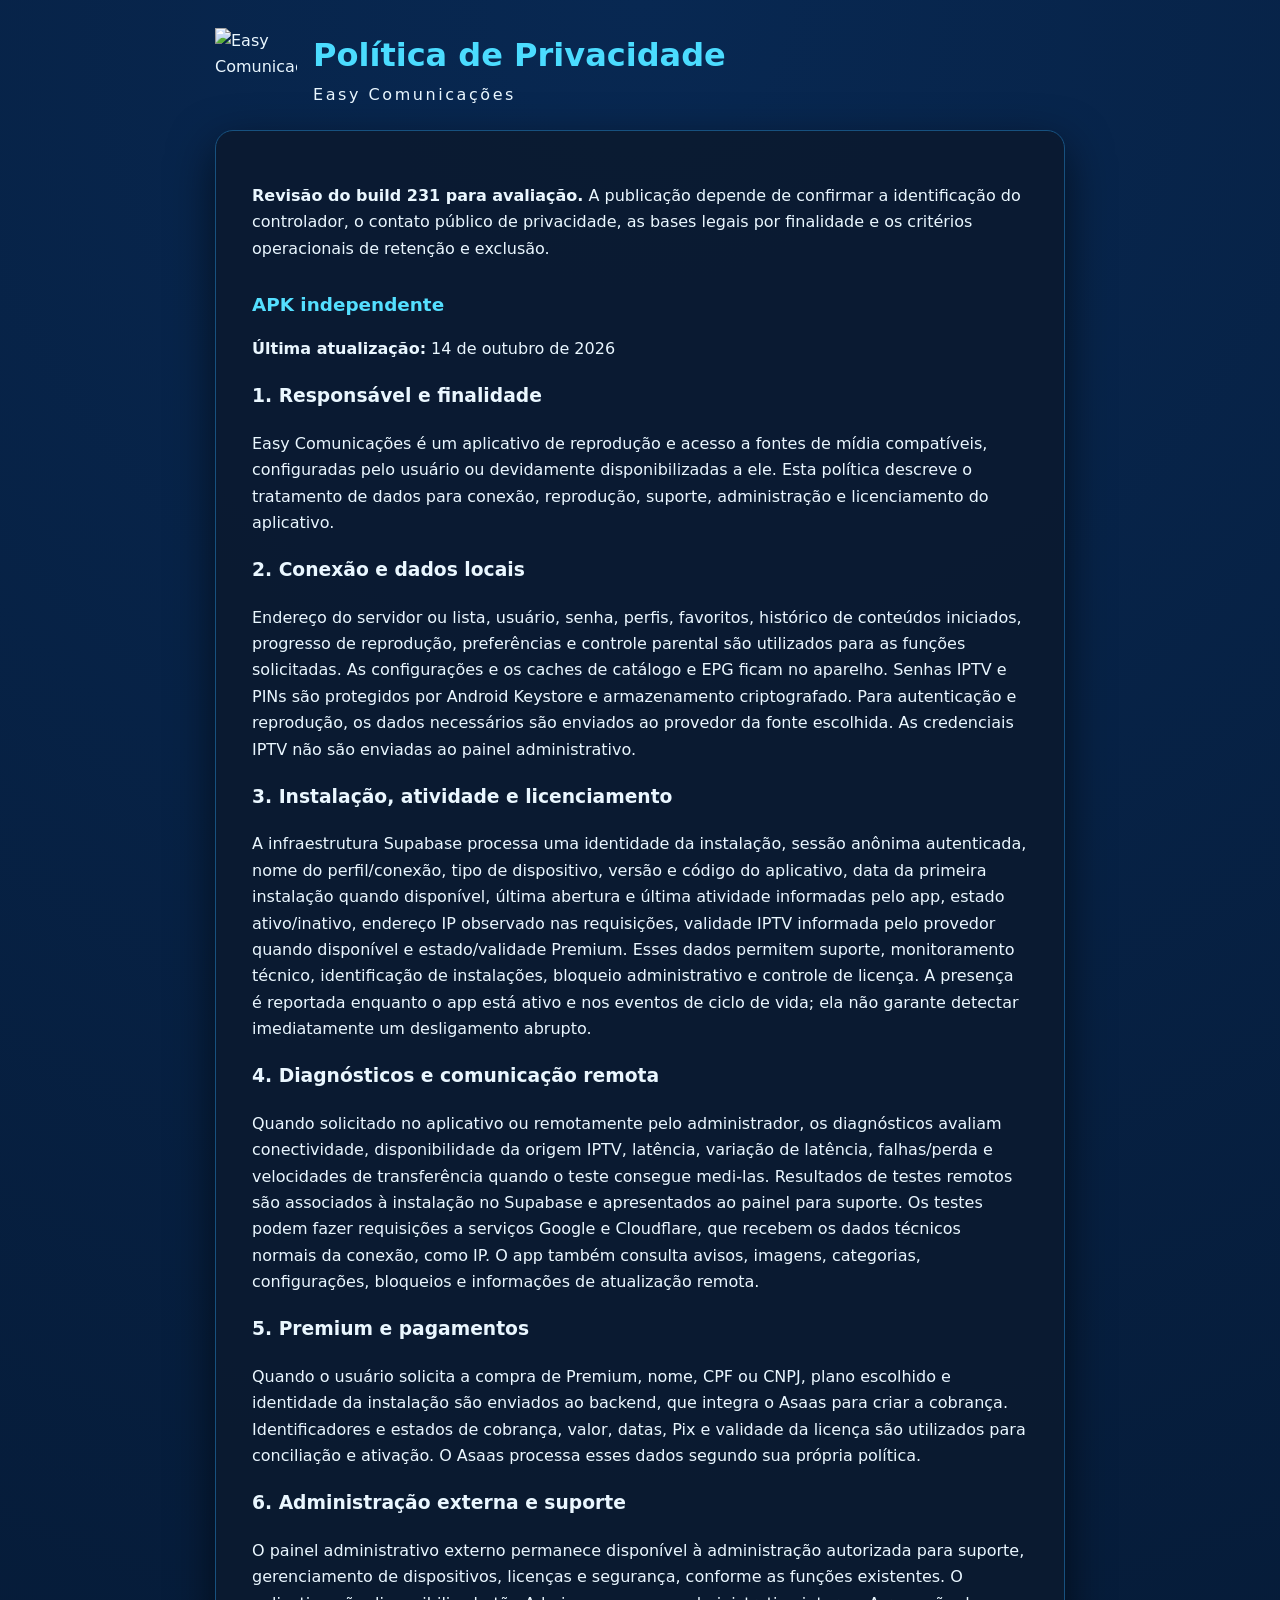
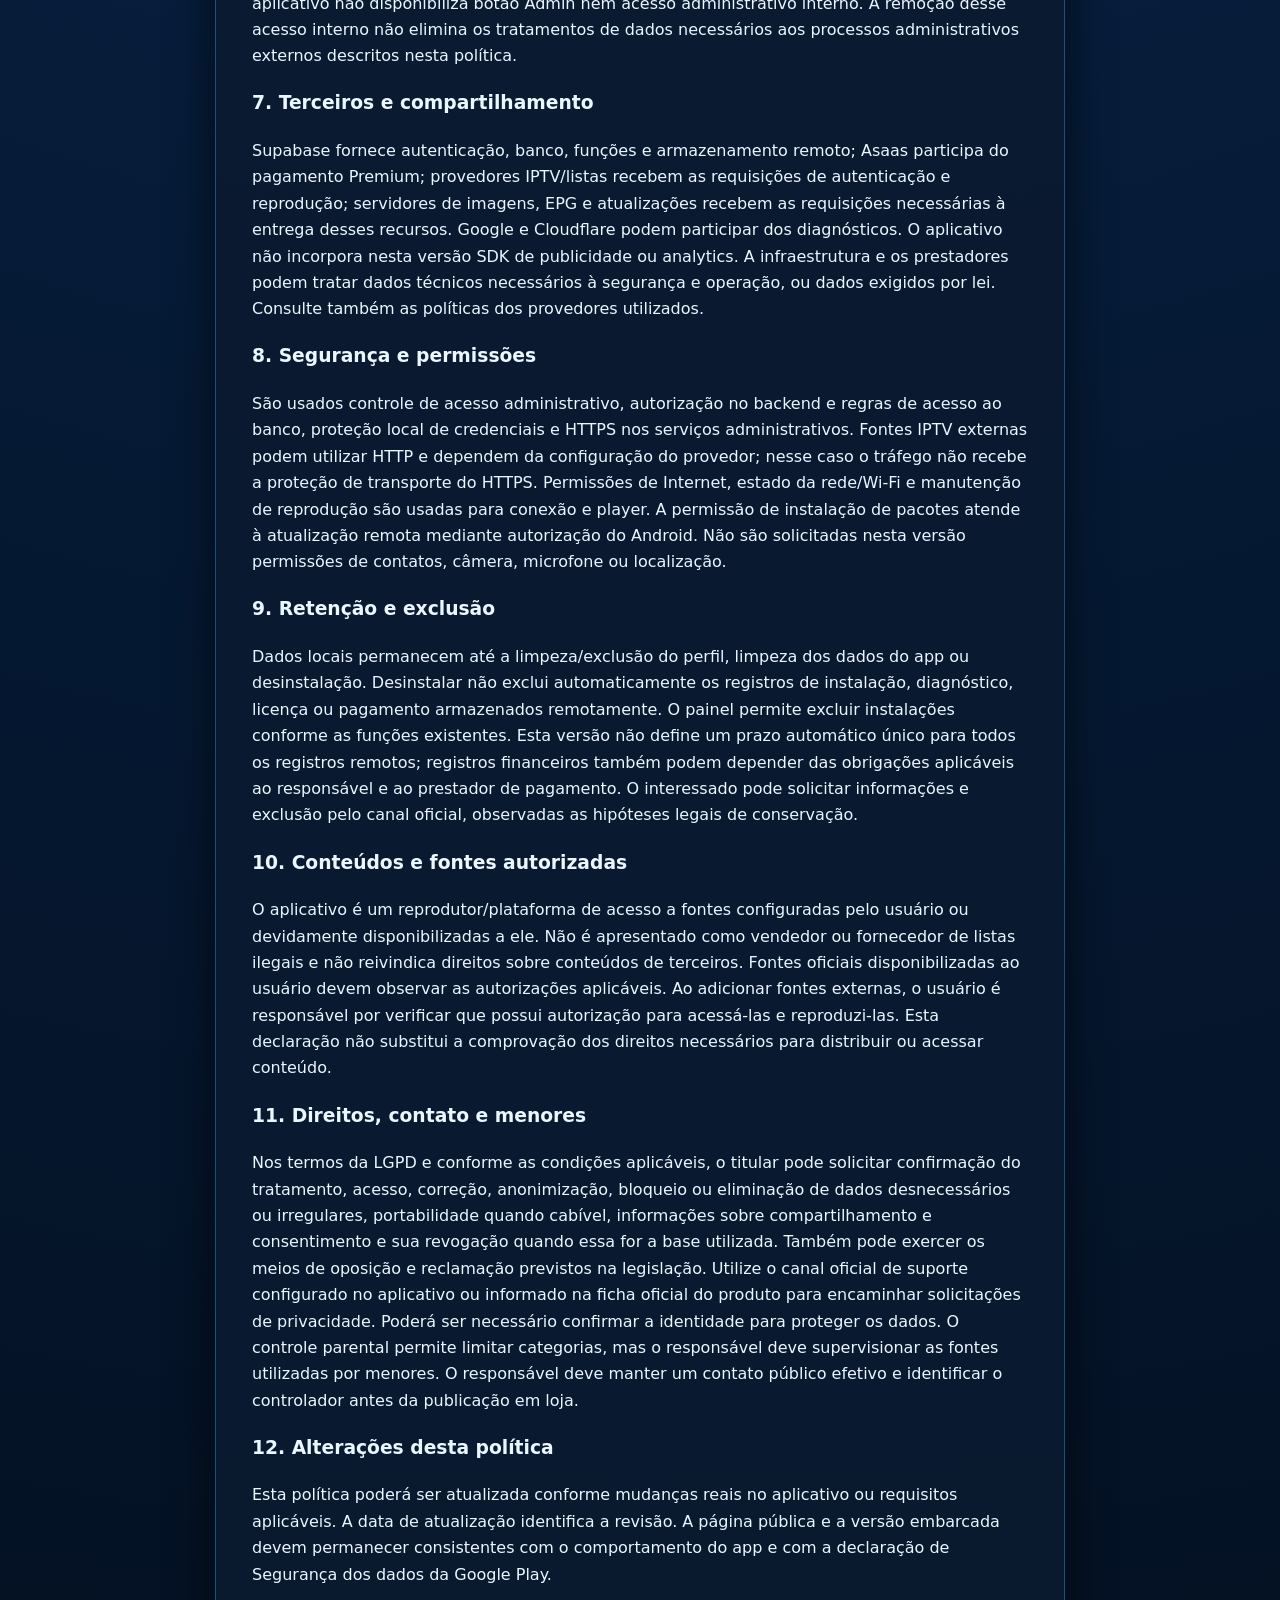
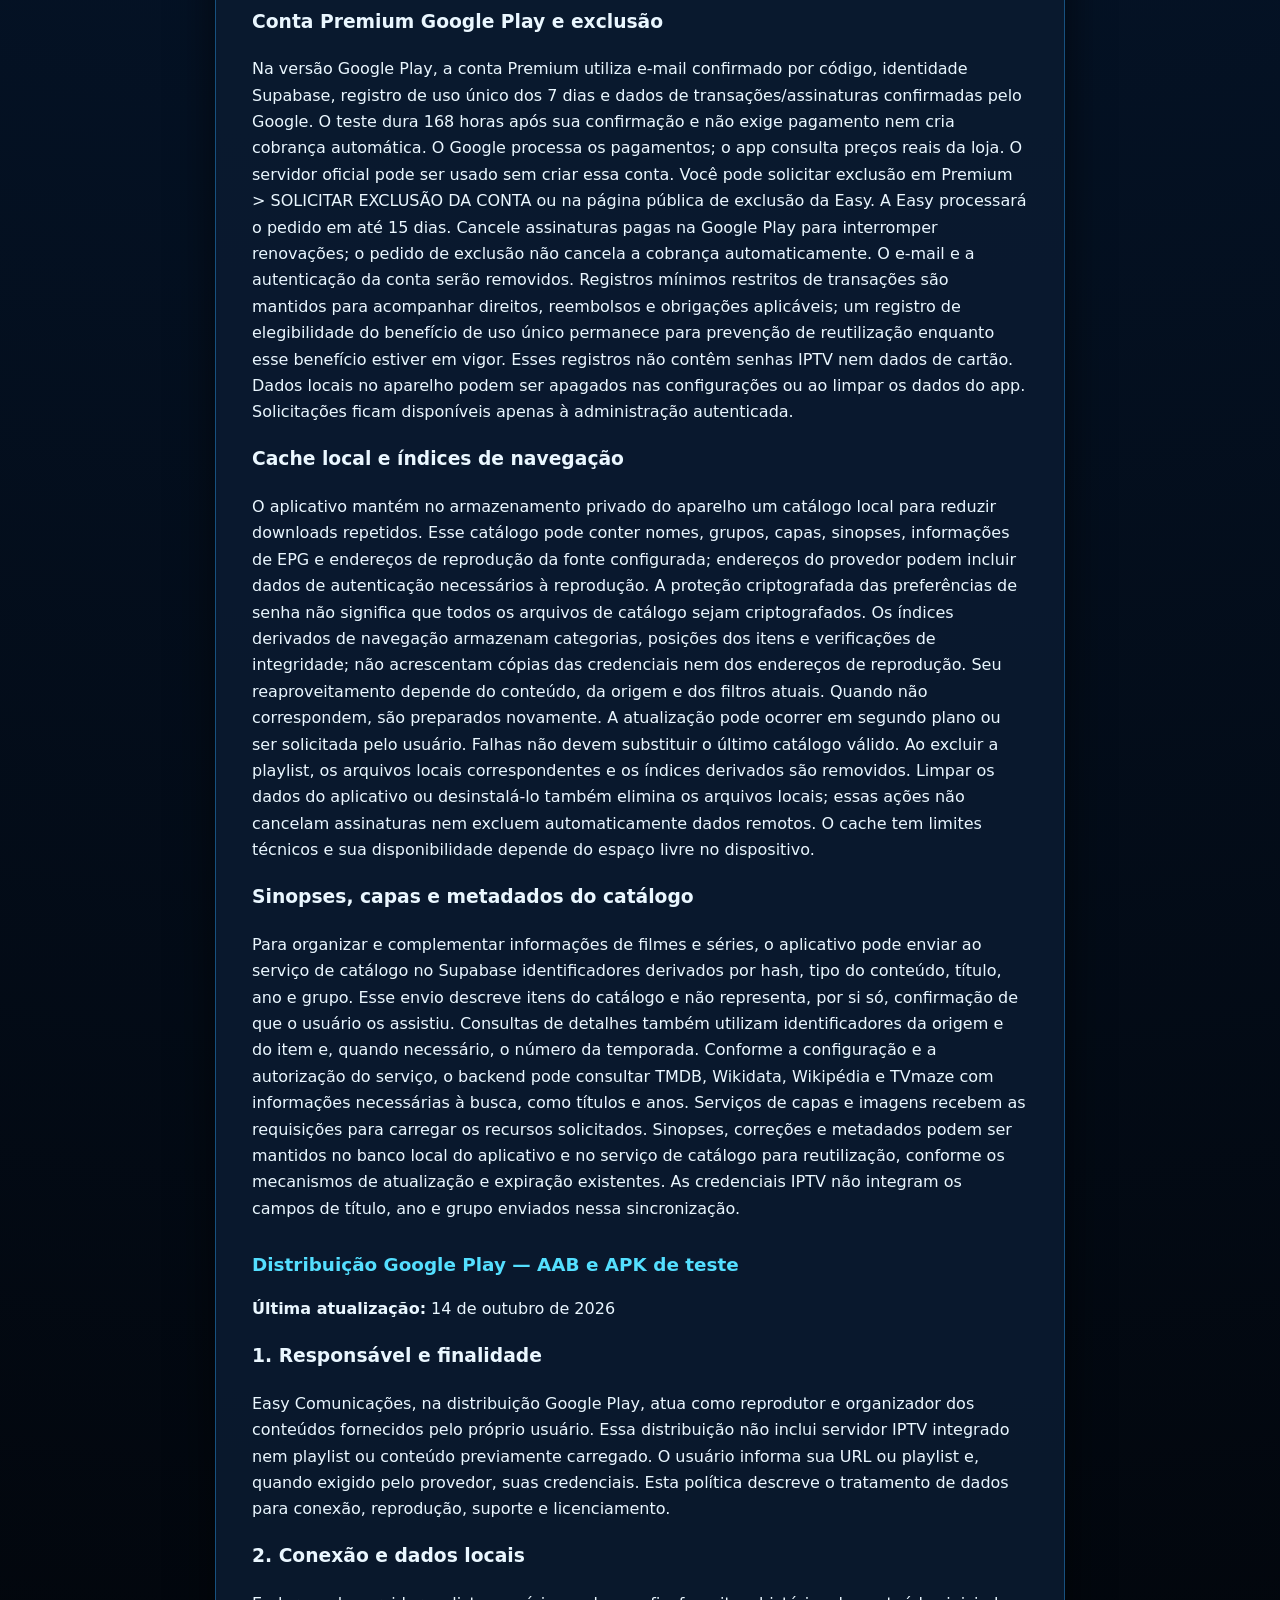
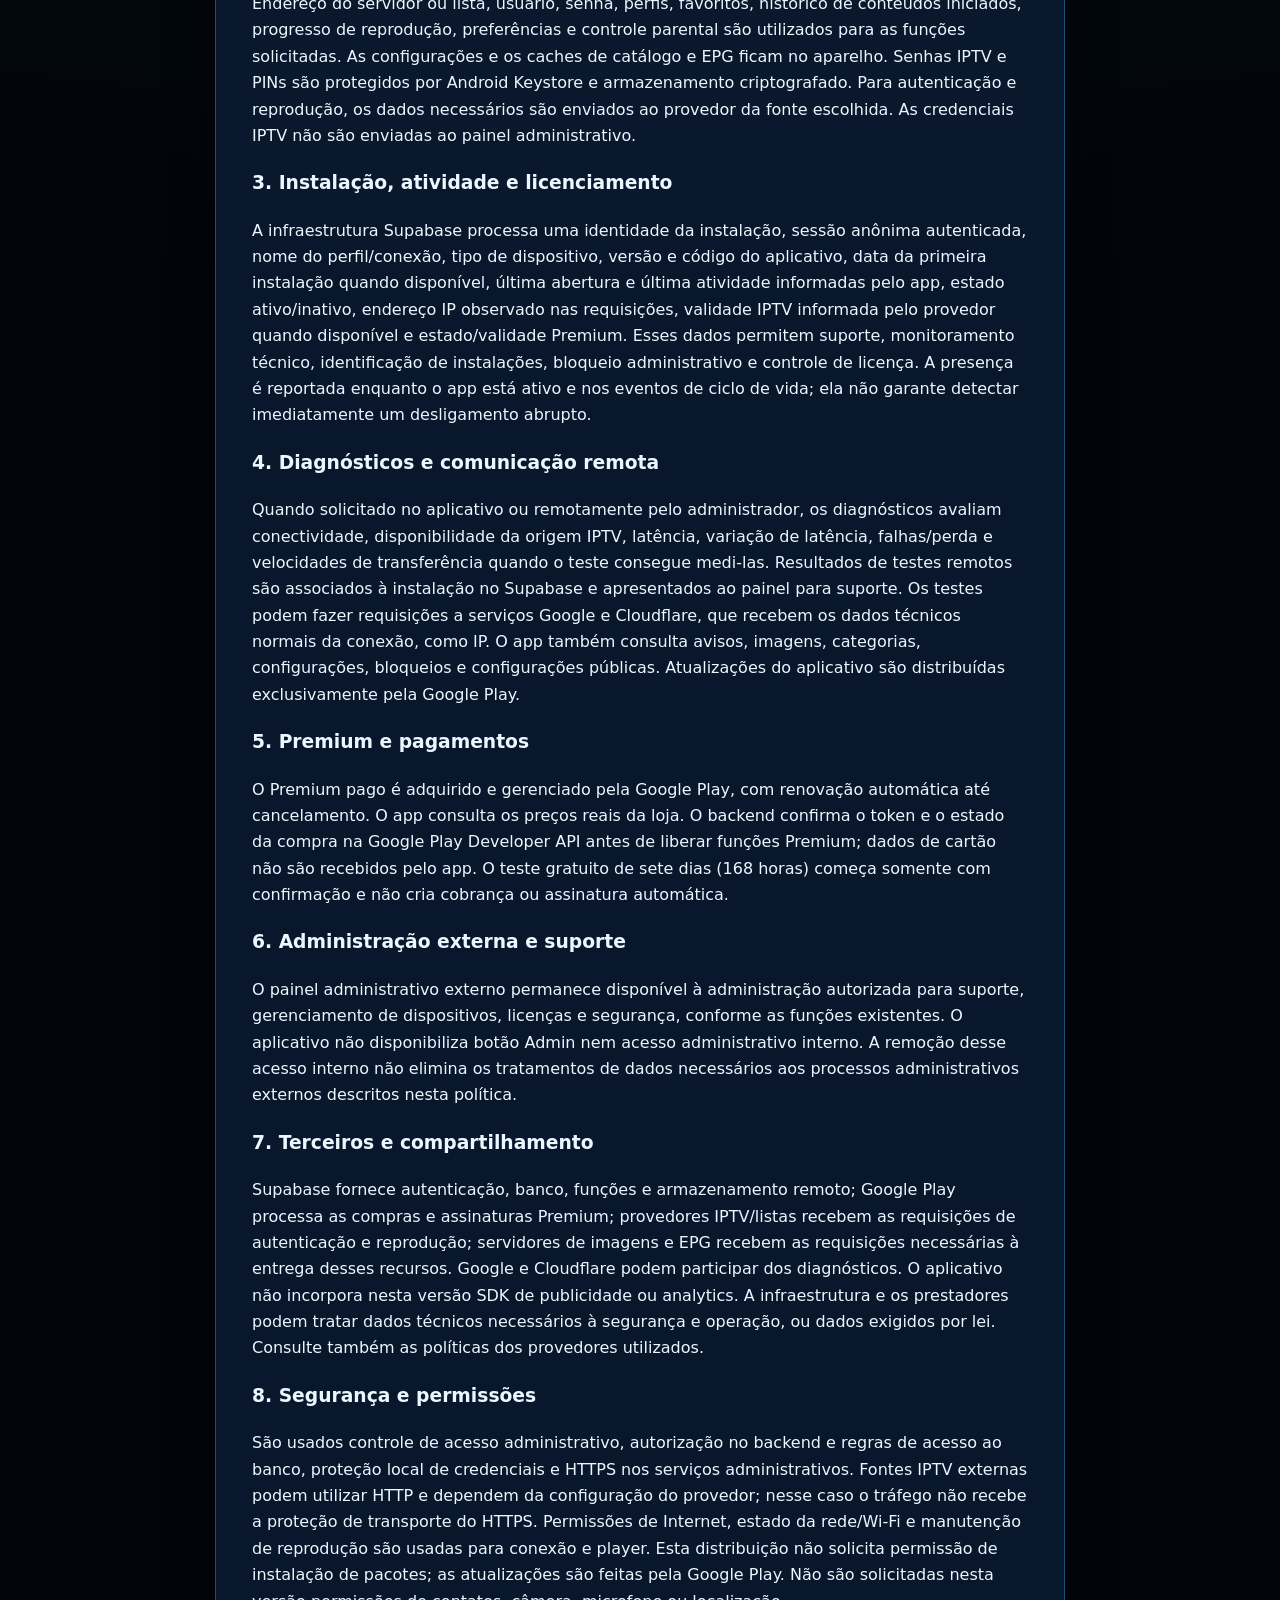
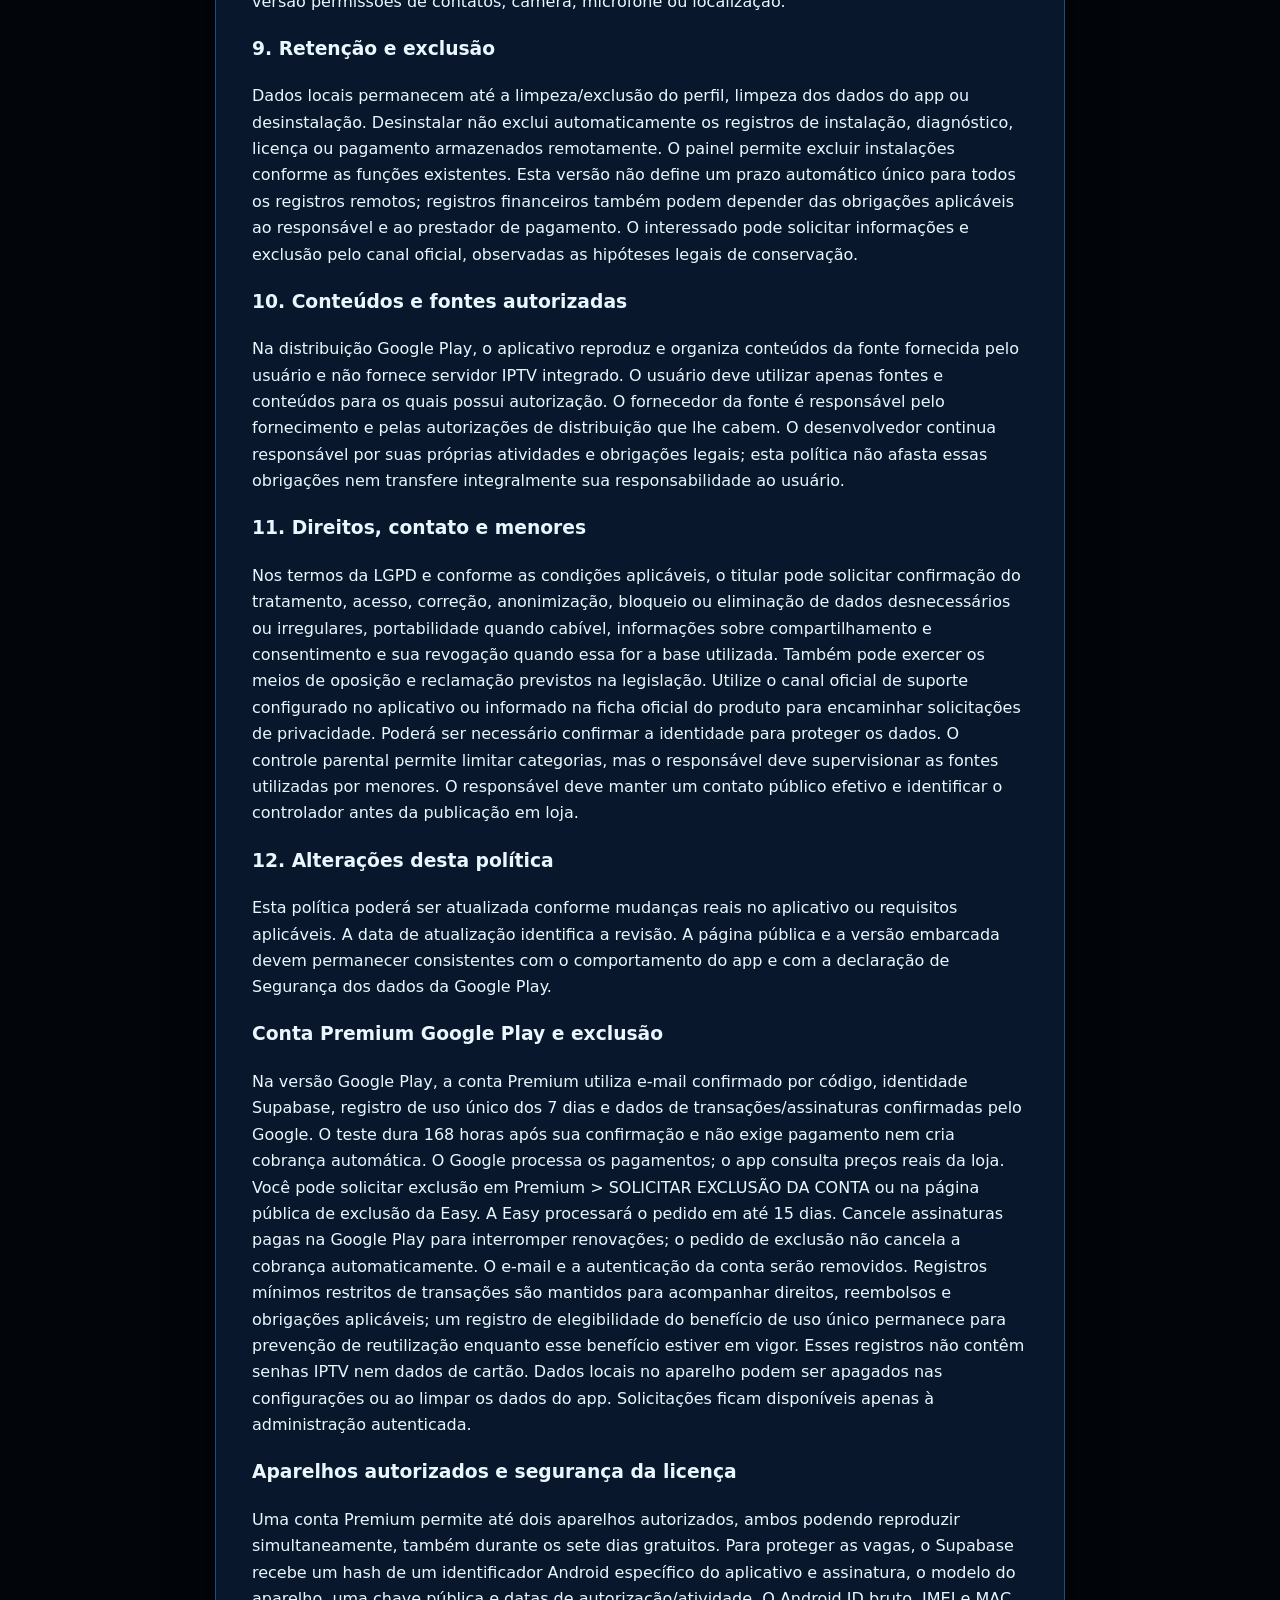
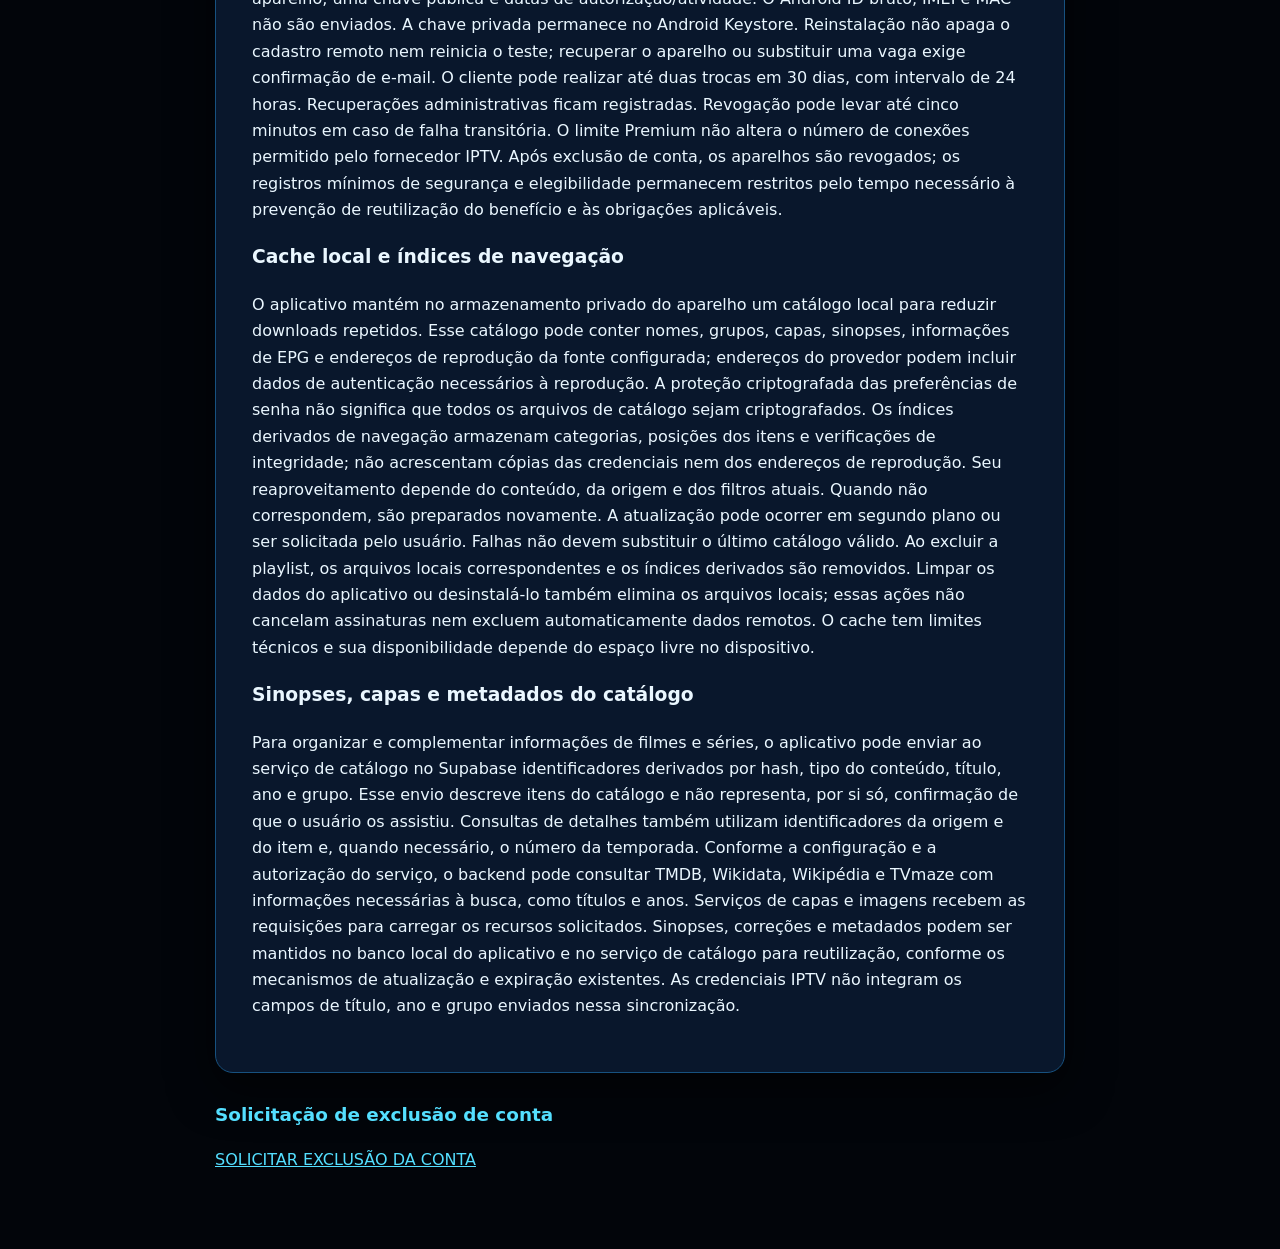
==== index.html @ f96302c6 "Add files via upload" ====
<!doctype html><html lang="pt-BR"><head><meta charset="utf-8"><meta name="viewport" content="width=device-width,initial-scale=1"><meta name="theme-color" content="#02050b"><meta name="referrer" content="no-referrer"><meta http-equiv="Content-Security-Policy" content="default-src 'self'; style-src 'self'; img-src 'self'; object-src 'none'; base-uri 'self'; form-action 'none'; frame-ancestors 'none'; upgrade-insecure-requests"><title>Política de Privacidade — Easy Comunicações</title><link rel="icon" type="image/webp" href="assets/easy-logo.webp"><link rel="stylesheet" href="styles.css"></head><body><main><header><img src="assets/easy-logo.webp" alt="Easy Comunicações"><div><h1>Política de Privacidade</h1><p>Easy Comunicações</p></div></header><article><p><strong>Revisão do build 231 para avaliação.</strong> A publicação depende de confirmar a identificação do controlador, o contato público de privacidade, as bases legais por finalidade e os critérios operacionais de retenção e exclusão.</p><section id="apk-independente"><h2>APK independente</h2><p><strong>Última atualização:</strong> 14 de outubro de 2026</p><h3>1. Responsável e finalidade</h3><p>Easy Comunicações é um aplicativo de reprodução e acesso a fontes de mídia compatíveis, configuradas pelo usuário ou devidamente disponibilizadas a ele. Esta política descreve o tratamento de dados para conexão, reprodução, suporte, administração e licenciamento do aplicativo.</p><h3>2. Conexão e dados locais</h3><p>Endereço do servidor ou lista, usuário, senha, perfis, favoritos, histórico de conteúdos iniciados, progresso de reprodução, preferências e controle parental são utilizados para as funções solicitadas. As configurações e os caches de catálogo e EPG ficam no aparelho. Senhas IPTV e PINs são protegidos por Android Keystore e armazenamento criptografado. Para autenticação e reprodução, os dados necessários são enviados ao provedor da fonte escolhida. As credenciais IPTV não são enviadas ao painel administrativo.</p><h3>3. Instalação, atividade e licenciamento</h3><p>A infraestrutura Supabase processa uma identidade da instalação, sessão anônima autenticada, nome do perfil/conexão, tipo de dispositivo, versão e código do aplicativo, data da primeira instalação quando disponível, última abertura e última atividade informadas pelo app, estado ativo/inativo, endereço IP observado nas requisições, validade IPTV informada pelo provedor quando disponível e estado/validade Premium. Esses dados permitem suporte, monitoramento técnico, identificação de instalações, bloqueio administrativo e controle de licença. A presença é reportada enquanto o app está ativo e nos eventos de ciclo de vida; ela não garante detectar imediatamente um desligamento abrupto.</p><h3>4. Diagnósticos e comunicação remota</h3><p>Quando solicitado no aplicativo ou remotamente pelo administrador, os diagnósticos avaliam conectividade, disponibilidade da origem IPTV, latência, variação de latência, falhas/perda e velocidades de transferência quando o teste consegue medi-las. Resultados de testes remotos são associados à instalação no Supabase e apresentados ao painel para suporte. Os testes podem fazer requisições a serviços Google e Cloudflare, que recebem os dados técnicos normais da conexão, como IP. O app também consulta avisos, imagens, categorias, configurações, bloqueios e informações de atualização remota.</p><h3>5. Premium e pagamentos</h3><p>Quando o usuário solicita a compra de Premium, nome, CPF ou CNPJ, plano escolhido e identidade da instalação são enviados ao backend, que integra o Asaas para criar a cobrança. Identificadores e estados de cobrança, valor, datas, Pix e validade da licença são utilizados para conciliação e ativação. O Asaas processa esses dados segundo sua própria política.</p><h3>6. Administração externa e suporte</h3><p>O painel administrativo externo permanece disponível à administração autorizada para suporte, gerenciamento de dispositivos, licenças e segurança, conforme as funções existentes. O aplicativo não disponibiliza botão Admin nem acesso administrativo interno. A remoção desse acesso interno não elimina os tratamentos de dados necessários aos processos administrativos externos descritos nesta política.</p><h3>7. Terceiros e compartilhamento</h3><p>Supabase fornece autenticação, banco, funções e armazenamento remoto; Asaas participa do pagamento Premium; provedores IPTV/listas recebem as requisições de autenticação e reprodução; servidores de imagens, EPG e atualizações recebem as requisições necessárias à entrega desses recursos. Google e Cloudflare podem participar dos diagnósticos. O aplicativo não incorpora nesta versão SDK de publicidade ou analytics. A infraestrutura e os prestadores podem tratar dados técnicos necessários à segurança e operação, ou dados exigidos por lei. Consulte também as políticas dos provedores utilizados.</p><h3>8. Segurança e permissões</h3><p>São usados controle de acesso administrativo, autorização no backend e regras de acesso ao banco, proteção local de credenciais e HTTPS nos serviços administrativos. Fontes IPTV externas podem utilizar HTTP e dependem da configuração do provedor; nesse caso o tráfego não recebe a proteção de transporte do HTTPS. Permissões de Internet, estado da rede/Wi-Fi e manutenção de reprodução são usadas para conexão e player. A permissão de instalação de pacotes atende à atualização remota mediante autorização do Android. Não são solicitadas nesta versão permissões de contatos, câmera, microfone ou localização.</p><h3>9. Retenção e exclusão</h3><p>Dados locais permanecem até a limpeza/exclusão do perfil, limpeza dos dados do app ou desinstalação. Desinstalar não exclui automaticamente os registros de instalação, diagnóstico, licença ou pagamento armazenados remotamente. O painel permite excluir instalações conforme as funções existentes. Esta versão não define um prazo automático único para todos os registros remotos; registros financeiros também podem depender das obrigações aplicáveis ao responsável e ao prestador de pagamento. O interessado pode solicitar informações e exclusão pelo canal oficial, observadas as hipóteses legais de conservação.</p><h3>10. Conteúdos e fontes autorizadas</h3><p>O aplicativo é um reprodutor/plataforma de acesso a fontes configuradas pelo usuário ou devidamente disponibilizadas a ele. Não é apresentado como vendedor ou fornecedor de listas ilegais e não reivindica direitos sobre conteúdos de terceiros. Fontes oficiais disponibilizadas ao usuário devem observar as autorizações aplicáveis. Ao adicionar fontes externas, o usuário é responsável por verificar que possui autorização para acessá-las e reproduzi-las. Esta declaração não substitui a comprovação dos direitos necessários para distribuir ou acessar conteúdo.</p><h3>11. Direitos, contato e menores</h3><p>Nos termos da LGPD e conforme as condições aplicáveis, o titular pode solicitar confirmação do tratamento, acesso, correção, anonimização, bloqueio ou eliminação de dados desnecessários ou irregulares, portabilidade quando cabível, informações sobre compartilhamento e consentimento e sua revogação quando essa for a base utilizada. Também pode exercer os meios de oposição e reclamação previstos na legislação. Utilize o canal oficial de suporte configurado no aplicativo ou informado na ficha oficial do produto para encaminhar solicitações de privacidade. Poderá ser necessário confirmar a identidade para proteger os dados. O controle parental permite limitar categorias, mas o responsável deve supervisionar as fontes utilizadas por menores. O responsável deve manter um contato público efetivo e identificar o controlador antes da publicação em loja.</p><h3>12. Alterações desta política</h3><p>Esta política poderá ser atualizada conforme mudanças reais no aplicativo ou requisitos aplicáveis. A data de atualização identifica a revisão. A página pública e a versão embarcada devem permanecer consistentes com o comportamento do app e com a declaração de Segurança dos dados da Google Play.</p><h3>Conta Premium Google Play e exclusão</h3><p>Na versão Google Play, a conta Premium utiliza e-mail confirmado por código, identidade Supabase, registro de uso único dos 7 dias e dados de transações/assinaturas confirmadas pelo Google. O teste dura 168 horas após sua confirmação e não exige pagamento nem cria cobrança automática. O Google processa os pagamentos; o app consulta preços reais da loja. O servidor oficial pode ser usado sem criar essa conta. Você pode solicitar exclusão em Premium &gt; SOLICITAR EXCLUSÃO DA CONTA ou na página pública de exclusão da Easy. A Easy processará o pedido em até 15 dias. Cancele assinaturas pagas na Google Play para interromper renovações; o pedido de exclusão não cancela a cobrança automaticamente. O e-mail e a autenticação da conta serão removidos. Registros mínimos restritos de transações são mantidos para acompanhar direitos, reembolsos e obrigações aplicáveis; um registro de elegibilidade do benefício de uso único permanece para prevenção de reutilização enquanto esse benefício estiver em vigor. Esses registros não contêm senhas IPTV nem dados de cartão. Dados locais no aparelho podem ser apagados nas configurações ou ao limpar os dados do app. Solicitações ficam disponíveis apenas à administração autenticada.</p><h3>Cache local e índices de navegação</h3><p>O aplicativo mantém no armazenamento privado do aparelho um catálogo local para reduzir downloads repetidos. Esse catálogo pode conter nomes, grupos, capas, sinopses, informações de EPG e endereços de reprodução da fonte configurada; endereços do provedor podem incluir dados de autenticação necessários à reprodução. A proteção criptografada das preferências de senha não significa que todos os arquivos de catálogo sejam criptografados. Os índices derivados de navegação armazenam categorias, posições dos itens e verificações de integridade; não acrescentam cópias das credenciais nem dos endereços de reprodução. Seu reaproveitamento depende do conteúdo, da origem e dos filtros atuais. Quando não correspondem, são preparados novamente. A atualização pode ocorrer em segundo plano ou ser solicitada pelo usuário. Falhas não devem substituir o último catálogo válido. Ao excluir a playlist, os arquivos locais correspondentes e os índices derivados são removidos. Limpar os dados do aplicativo ou desinstalá-lo também elimina os arquivos locais; essas ações não cancelam assinaturas nem excluem automaticamente dados remotos. O cache tem limites técnicos e sua disponibilidade depende do espaço livre no dispositivo.</p><h3>Sinopses, capas e metadados do catálogo</h3><p>Para organizar e complementar informações de filmes e séries, o aplicativo pode enviar ao serviço de catálogo no Supabase identificadores derivados por hash, tipo do conteúdo, título, ano e grupo. Esse envio descreve itens do catálogo e não representa, por si só, confirmação de que o usuário os assistiu. Consultas de detalhes também utilizam identificadores da origem e do item e, quando necessário, o número da temporada. Conforme a configuração e a autorização do serviço, o backend pode consultar TMDB, Wikidata, Wikipédia e TVmaze com informações necessárias à busca, como títulos e anos. Serviços de capas e imagens recebem as requisições para carregar os recursos solicitados. Sinopses, correções e metadados podem ser mantidos no banco local do aplicativo e no serviço de catálogo para reutilização, conforme os mecanismos de atualização e expiração existentes. As credenciais IPTV não integram os campos de título, ano e grupo enviados nessa sincronização.</p></section><section id="google-play"><h2>Distribuição Google Play — AAB e APK de teste</h2><p><strong>Última atualização:</strong> 14 de outubro de 2026</p><h3>1. Responsável e finalidade</h3><p>Easy Comunicações, na distribuição Google Play, atua como reprodutor e organizador dos conteúdos fornecidos pelo próprio usuário. Essa distribuição não inclui servidor IPTV integrado nem playlist ou conteúdo previamente carregado. O usuário informa sua URL ou playlist e, quando exigido pelo provedor, suas credenciais. Esta política descreve o tratamento de dados para conexão, reprodução, suporte e licenciamento.</p><h3>2. Conexão e dados locais</h3><p>Endereço do servidor ou lista, usuário, senha, perfis, favoritos, histórico de conteúdos iniciados, progresso de reprodução, preferências e controle parental são utilizados para as funções solicitadas. As configurações e os caches de catálogo e EPG ficam no aparelho. Senhas IPTV e PINs são protegidos por Android Keystore e armazenamento criptografado. Para autenticação e reprodução, os dados necessários são enviados ao provedor da fonte escolhida. As credenciais IPTV não são enviadas ao painel administrativo.</p><h3>3. Instalação, atividade e licenciamento</h3><p>A infraestrutura Supabase processa uma identidade da instalação, sessão anônima autenticada, nome do perfil/conexão, tipo de dispositivo, versão e código do aplicativo, data da primeira instalação quando disponível, última abertura e última atividade informadas pelo app, estado ativo/inativo, endereço IP observado nas requisições, validade IPTV informada pelo provedor quando disponível e estado/validade Premium. Esses dados permitem suporte, monitoramento técnico, identificação de instalações, bloqueio administrativo e controle de licença. A presença é reportada enquanto o app está ativo e nos eventos de ciclo de vida; ela não garante detectar imediatamente um desligamento abrupto.</p><h3>4. Diagnósticos e comunicação remota</h3><p>Quando solicitado no aplicativo ou remotamente pelo administrador, os diagnósticos avaliam conectividade, disponibilidade da origem IPTV, latência, variação de latência, falhas/perda e velocidades de transferência quando o teste consegue medi-las. Resultados de testes remotos são associados à instalação no Supabase e apresentados ao painel para suporte. Os testes podem fazer requisições a serviços Google e Cloudflare, que recebem os dados técnicos normais da conexão, como IP. O app também consulta avisos, imagens, categorias, configurações, bloqueios e configurações públicas. Atualizações do aplicativo são distribuídas exclusivamente pela Google Play.</p><h3>5. Premium e pagamentos</h3><p>O Premium pago é adquirido e gerenciado pela Google Play, com renovação automática até cancelamento. O app consulta os preços reais da loja. O backend confirma o token e o estado da compra na Google Play Developer API antes de liberar funções Premium; dados de cartão não são recebidos pelo app. O teste gratuito de sete dias (168 horas) começa somente com confirmação e não cria cobrança ou assinatura automática.</p><h3>6. Administração externa e suporte</h3><p>O painel administrativo externo permanece disponível à administração autorizada para suporte, gerenciamento de dispositivos, licenças e segurança, conforme as funções existentes. O aplicativo não disponibiliza botão Admin nem acesso administrativo interno. A remoção desse acesso interno não elimina os tratamentos de dados necessários aos processos administrativos externos descritos nesta política.</p><h3>7. Terceiros e compartilhamento</h3><p>Supabase fornece autenticação, banco, funções e armazenamento remoto; Google Play processa as compras e assinaturas Premium; provedores IPTV/listas recebem as requisições de autenticação e reprodução; servidores de imagens e EPG recebem as requisições necessárias à entrega desses recursos. Google e Cloudflare podem participar dos diagnósticos. O aplicativo não incorpora nesta versão SDK de publicidade ou analytics. A infraestrutura e os prestadores podem tratar dados técnicos necessários à segurança e operação, ou dados exigidos por lei. Consulte também as políticas dos provedores utilizados.</p><h3>8. Segurança e permissões</h3><p>São usados controle de acesso administrativo, autorização no backend e regras de acesso ao banco, proteção local de credenciais e HTTPS nos serviços administrativos. Fontes IPTV externas podem utilizar HTTP e dependem da configuração do provedor; nesse caso o tráfego não recebe a proteção de transporte do HTTPS. Permissões de Internet, estado da rede/Wi-Fi e manutenção de reprodução são usadas para conexão e player. Esta distribuição não solicita permissão de instalação de pacotes; as atualizações são feitas pela Google Play. Não são solicitadas nesta versão permissões de contatos, câmera, microfone ou localização.</p><h3>9. Retenção e exclusão</h3><p>Dados locais permanecem até a limpeza/exclusão do perfil, limpeza dos dados do app ou desinstalação. Desinstalar não exclui automaticamente os registros de instalação, diagnóstico, licença ou pagamento armazenados remotamente. O painel permite excluir instalações conforme as funções existentes. Esta versão não define um prazo automático único para todos os registros remotos; registros financeiros também podem depender das obrigações aplicáveis ao responsável e ao prestador de pagamento. O interessado pode solicitar informações e exclusão pelo canal oficial, observadas as hipóteses legais de conservação.</p><h3>10. Conteúdos e fontes autorizadas</h3><p>Na distribuição Google Play, o aplicativo reproduz e organiza conteúdos da fonte fornecida pelo usuário e não fornece servidor IPTV integrado. O usuário deve utilizar apenas fontes e conteúdos para os quais possui autorização. O fornecedor da fonte é responsável pelo fornecimento e pelas autorizações de distribuição que lhe cabem. O desenvolvedor continua responsável por suas próprias atividades e obrigações legais; esta política não afasta essas obrigações nem transfere integralmente sua responsabilidade ao usuário.</p><h3>11. Direitos, contato e menores</h3><p>Nos termos da LGPD e conforme as condições aplicáveis, o titular pode solicitar confirmação do tratamento, acesso, correção, anonimização, bloqueio ou eliminação de dados desnecessários ou irregulares, portabilidade quando cabível, informações sobre compartilhamento e consentimento e sua revogação quando essa for a base utilizada. Também pode exercer os meios de oposição e reclamação previstos na legislação. Utilize o canal oficial de suporte configurado no aplicativo ou informado na ficha oficial do produto para encaminhar solicitações de privacidade. Poderá ser necessário confirmar a identidade para proteger os dados. O controle parental permite limitar categorias, mas o responsável deve supervisionar as fontes utilizadas por menores. O responsável deve manter um contato público efetivo e identificar o controlador antes da publicação em loja.</p><h3>12. Alterações desta política</h3><p>Esta política poderá ser atualizada conforme mudanças reais no aplicativo ou requisitos aplicáveis. A data de atualização identifica a revisão. A página pública e a versão embarcada devem permanecer consistentes com o comportamento do app e com a declaração de Segurança dos dados da Google Play.</p><h3>Conta Premium Google Play e exclusão</h3><p>Na versão Google Play, a conta Premium utiliza e-mail confirmado por código, identidade Supabase, registro de uso único dos 7 dias e dados de transações/assinaturas confirmadas pelo Google. O teste dura 168 horas após sua confirmação e não exige pagamento nem cria cobrança automática. O Google processa os pagamentos; o app consulta preços reais da loja. Você pode solicitar exclusão em Premium &gt; SOLICITAR EXCLUSÃO DA CONTA ou na página pública de exclusão da Easy. A Easy processará o pedido em até 15 dias. Cancele assinaturas pagas na Google Play para interromper renovações; o pedido de exclusão não cancela a cobrança automaticamente. O e-mail e a autenticação da conta serão removidos. Registros mínimos restritos de transações são mantidos para acompanhar direitos, reembolsos e obrigações aplicáveis; um registro de elegibilidade do benefício de uso único permanece para prevenção de reutilização enquanto esse benefício estiver em vigor. Esses registros não contêm senhas IPTV nem dados de cartão. Dados locais no aparelho podem ser apagados nas configurações ou ao limpar os dados do app. Solicitações ficam disponíveis apenas à administração autenticada.</p><h3>Aparelhos autorizados e segurança da licença</h3><p>Uma conta Premium permite até dois aparelhos autorizados, ambos podendo reproduzir simultaneamente, também durante os sete dias gratuitos. Para proteger as vagas, o Supabase recebe um hash de um identificador Android específico do aplicativo e assinatura, o modelo do aparelho, uma chave pública e datas de autorização/atividade. O Android ID bruto, IMEI e MAC não são enviados. A chave privada permanece no Android Keystore. Reinstalação não apaga o cadastro remoto nem reinicia o teste; recuperar o aparelho ou substituir uma vaga exige confirmação de e-mail. O cliente pode realizar até duas trocas em 30 dias, com intervalo de 24 horas. Recuperações administrativas ficam registradas. Revogação pode levar até cinco minutos em caso de falha transitória. O limite Premium não altera o número de conexões permitido pelo fornecedor IPTV. Após exclusão de conta, os aparelhos são revogados; os registros mínimos de segurança e elegibilidade permanecem restritos pelo tempo necessário à prevenção de reutilização do benefício e às obrigações aplicáveis.</p><h3>Cache local e índices de navegação</h3><p>O aplicativo mantém no armazenamento privado do aparelho um catálogo local para reduzir downloads repetidos. Esse catálogo pode conter nomes, grupos, capas, sinopses, informações de EPG e endereços de reprodução da fonte configurada; endereços do provedor podem incluir dados de autenticação necessários à reprodução. A proteção criptografada das preferências de senha não significa que todos os arquivos de catálogo sejam criptografados. Os índices derivados de navegação armazenam categorias, posições dos itens e verificações de integridade; não acrescentam cópias das credenciais nem dos endereços de reprodução. Seu reaproveitamento depende do conteúdo, da origem e dos filtros atuais. Quando não correspondem, são preparados novamente. A atualização pode ocorrer em segundo plano ou ser solicitada pelo usuário. Falhas não devem substituir o último catálogo válido. Ao excluir a playlist, os arquivos locais correspondentes e os índices derivados são removidos. Limpar os dados do aplicativo ou desinstalá-lo também elimina os arquivos locais; essas ações não cancelam assinaturas nem excluem automaticamente dados remotos. O cache tem limites técnicos e sua disponibilidade depende do espaço livre no dispositivo.</p><h3>Sinopses, capas e metadados do catálogo</h3><p>Para organizar e complementar informações de filmes e séries, o aplicativo pode enviar ao serviço de catálogo no Supabase identificadores derivados por hash, tipo do conteúdo, título, ano e grupo. Esse envio descreve itens do catálogo e não representa, por si só, confirmação de que o usuário os assistiu. Consultas de detalhes também utilizam identificadores da origem e do item e, quando necessário, o número da temporada. Conforme a configuração e a autorização do serviço, o backend pode consultar TMDB, Wikidata, Wikipédia e TVmaze com informações necessárias à busca, como títulos e anos. Serviços de capas e imagens recebem as requisições para carregar os recursos solicitados. Sinopses, correções e metadados podem ser mantidos no banco local do aplicativo e no serviço de catálogo para reutilização, conforme os mecanismos de atualização e expiração existentes. As credenciais IPTV não integram os campos de título, ano e grupo enviados nessa sincronização.</p></section></article><section id="exclusao-conta"><h2>Solicitação de exclusão de conta</h2><p><a href="account-deletion.html">SOLICITAR EXCLUSÃO DA CONTA</a></p></section></main></body></html>
---- styles.css ----
:root{color-scheme:dark}*{box-sizing:border-box}body{margin:0;background:radial-gradient(circle at top,#082852,#02050a 55%);color:#eaf7ff;font:16px/1.65 system-ui,sans-serif}main{width:min(850px,92%);margin:auto;padding:28px 0 60px}header{display:flex;align-items:center;gap:16px;margin-bottom:20px}header img{width:82px;height:82px;object-fit:contain}h1{margin:0;color:#4bdcff}header p{margin:0;letter-spacing:.16em}article{background:#0a1a30e8;border:1px solid #17517f;border-radius:18px;padding:clamp(18px,4vw,36px);box-shadow:0 16px 45px #0009}h2{font-size:1.15rem;color:#54dfff;margin-top:1.5em}a{color:#54dfff}@media(max-width:520px){header img{width:62px;height:62px}h1{font-size:1.45rem}}
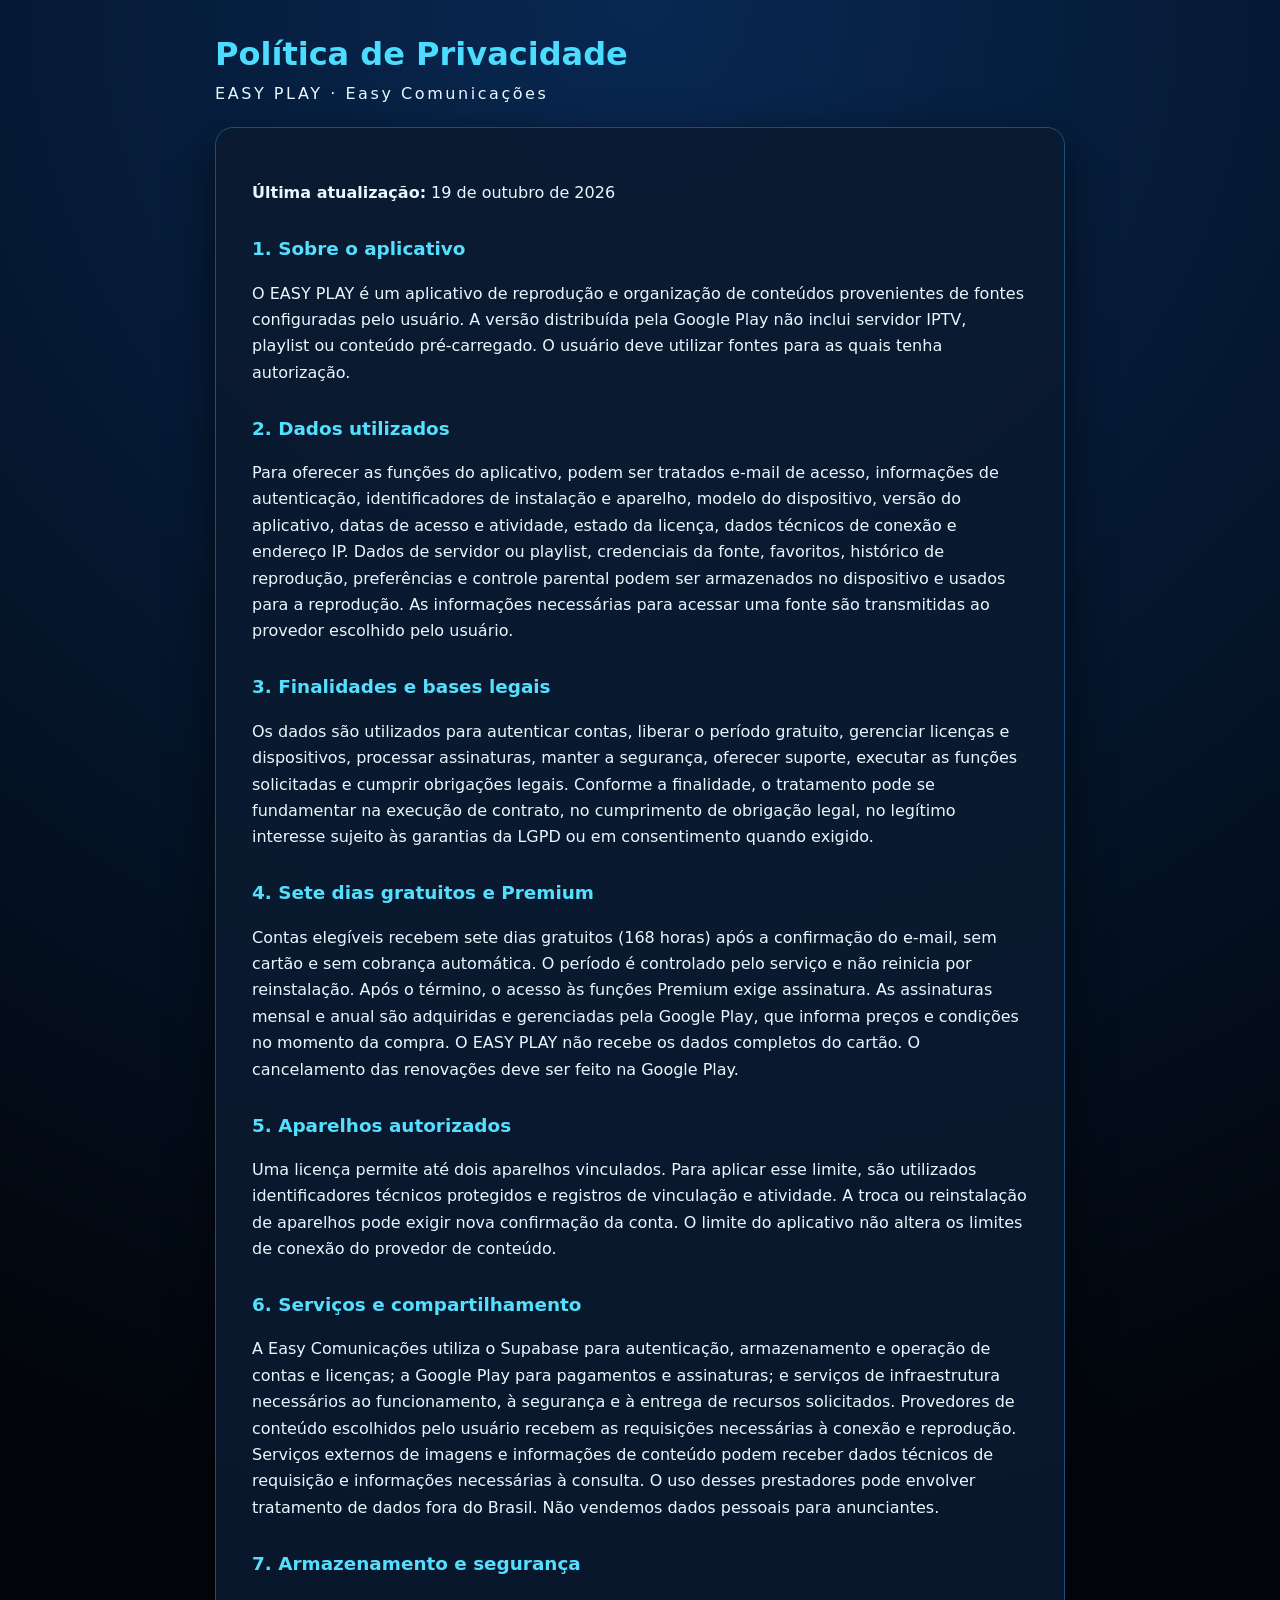
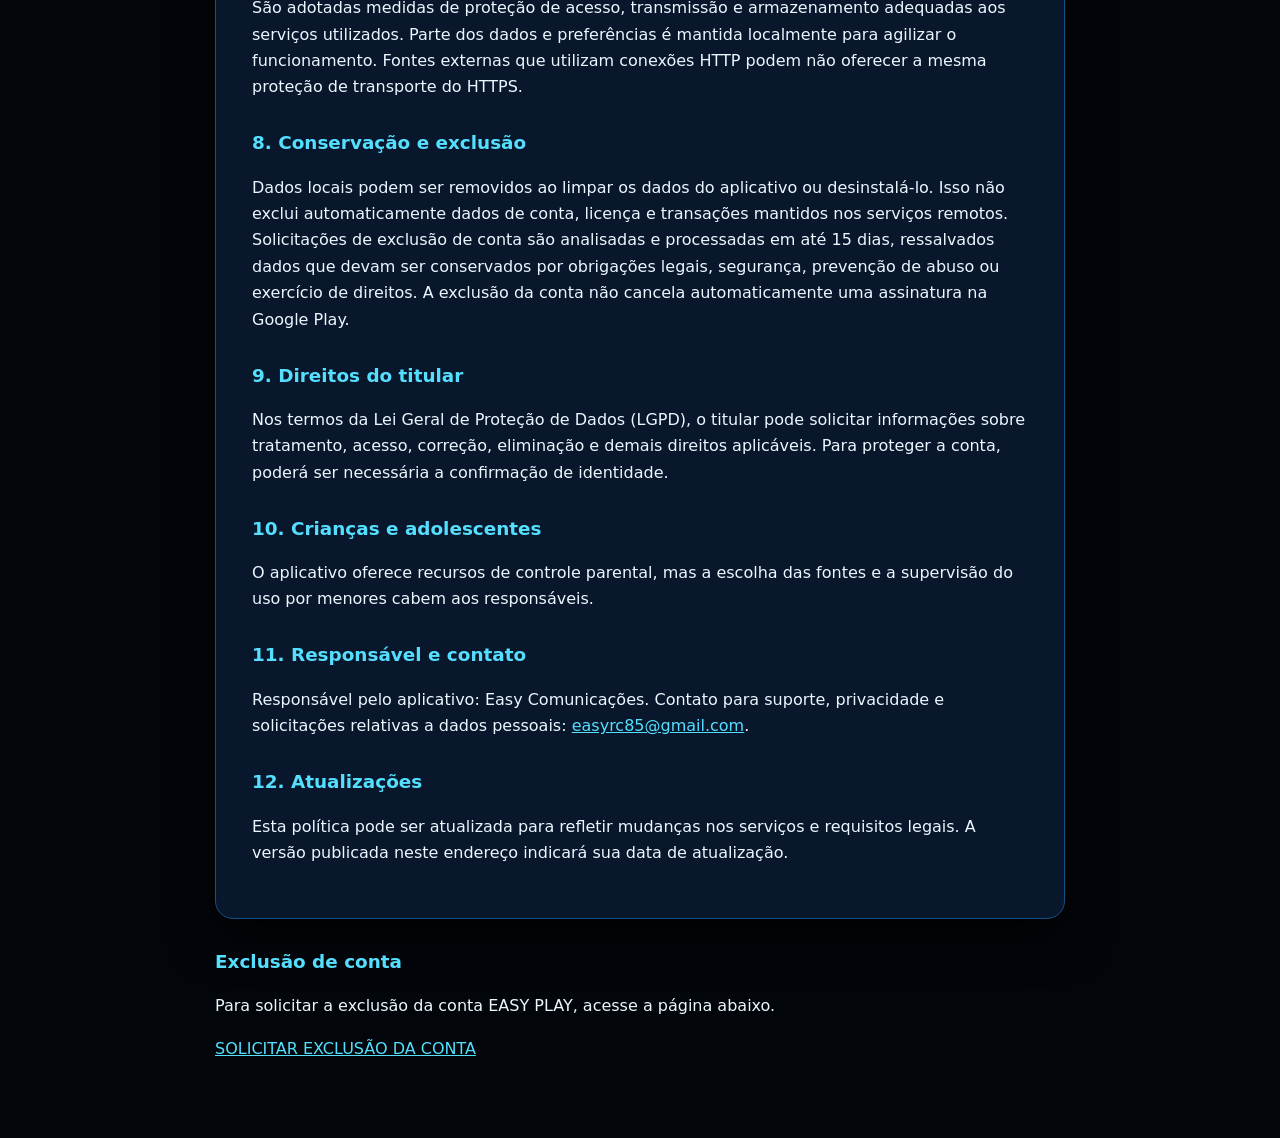
==== commit 9d1c14aa: "Atualizar política pública EASY PLAY e fluxo de exclusão" ====
--- a/index.html
+++ b/index.html
@@ -1 +1 @@
-<!doctype html><html lang="pt-BR"><head><meta charset="utf-8"><meta name="viewport" content="width=device-width,initial-scale=1"><meta name="theme-color" content="#02050b"><meta name="referrer" content="no-referrer"><meta http-equiv="Content-Security-Policy" content="default-src 'self'; style-src 'self'; img-src 'self'; object-src 'none'; base-uri 'self'; form-action 'none'; frame-ancestors 'none'; upgrade-insecure-requests"><title>Política de Privacidade — Easy Comunicações</title><link rel="icon" type="image/webp" href="assets/easy-logo.webp"><link rel="stylesheet" href="styles.css"></head><body><main><header><img src="assets/easy-logo.webp" alt="Easy Comunicações"><div><h1>Política de Privacidade</h1><p>Easy Comunicações</p></div></header><article><p><strong>Revisão do build 231 para avaliação.</strong> A publicação depende de confirmar a identificação do controlador, o contato público de privacidade, as bases legais por finalidade e os critérios operacionais de retenção e exclusão.</p><section id="apk-independente"><h2>APK independente</h2><p><strong>Última atualização:</strong> 14 de outubro de 2026</p><h3>1. Responsável e finalidade</h3><p>Easy Comunicações é um aplicativo de reprodução e acesso a fontes de mídia compatíveis, configuradas pelo usuário ou devidamente disponibilizadas a ele. Esta política descreve o tratamento de dados para conexão, reprodução, suporte, administração e licenciamento do aplicativo.</p><h3>2. Conexão e dados locais</h3><p>Endereço do servidor ou lista, usuário, senha, perfis, favoritos, histórico de conteúdos iniciados, progresso de reprodução, preferências e controle parental são utilizados para as funções solicitadas. As configurações e os caches de catálogo e EPG ficam no aparelho. Senhas IPTV e PINs são protegidos por Android Keystore e armazenamento criptografado. Para autenticação e reprodução, os dados necessários são enviados ao provedor da fonte escolhida. As credenciais IPTV não são enviadas ao painel administrativo.</p><h3>3. Instalação, atividade e licenciamento</h3><p>A infraestrutura Supabase processa uma identidade da instalação, sessão anônima autenticada, nome do perfil/conexão, tipo de dispositivo, versão e código do aplicativo, data da primeira instalação quando disponível, última abertura e última atividade informadas pelo app, estado ativo/inativo, endereço IP observado nas requisições, validade IPTV informada pelo provedor quando disponível e estado/validade Premium. Esses dados permitem suporte, monitoramento técnico, identificação de instalações, bloqueio administrativo e controle de licença. A presença é reportada enquanto o app está ativo e nos eventos de ciclo de vida; ela não garante detectar imediatamente um desligamento abrupto.</p><h3>4. Diagnósticos e comunicação remota</h3><p>Quando solicitado no aplicativo ou remotamente pelo administrador, os diagnósticos avaliam conectividade, disponibilidade da origem IPTV, latência, variação de latência, falhas/perda e velocidades de transferência quando o teste consegue medi-las. Resultados de testes remotos são associados à instalação no Supabase e apresentados ao painel para suporte. Os testes podem fazer requisições a serviços Google e Cloudflare, que recebem os dados técnicos normais da conexão, como IP. O app também consulta avisos, imagens, categorias, configurações, bloqueios e informações de atualização remota.</p><h3>5. Premium e pagamentos</h3><p>Quando o usuário solicita a compra de Premium, nome, CPF ou CNPJ, plano escolhido e identidade da instalação são enviados ao backend, que integra o Asaas para criar a cobrança. Identificadores e estados de cobrança, valor, datas, Pix e validade da licença são utilizados para conciliação e ativação. O Asaas processa esses dados segundo sua própria política.</p><h3>6. Administração externa e suporte</h3><p>O painel administrativo externo permanece disponível à administração autorizada para suporte, gerenciamento de dispositivos, licenças e segurança, conforme as funções existentes. O aplicativo não disponibiliza botão Admin nem acesso administrativo interno. A remoção desse acesso interno não elimina os tratamentos de dados necessários aos processos administrativos externos descritos nesta política.</p><h3>7. Terceiros e compartilhamento</h3><p>Supabase fornece autenticação, banco, funções e armazenamento remoto; Asaas participa do pagamento Premium; provedores IPTV/listas recebem as requisições de autenticação e reprodução; servidores de imagens, EPG e atualizações recebem as requisições necessárias à entrega desses recursos. Google e Cloudflare podem participar dos diagnósticos. O aplicativo não incorpora nesta versão SDK de publicidade ou analytics. A infraestrutura e os prestadores podem tratar dados técnicos necessários à segurança e operação, ou dados exigidos por lei. Consulte também as políticas dos provedores utilizados.</p><h3>8. Segurança e permissões</h3><p>São usados controle de acesso administrativo, autorização no backend e regras de acesso ao banco, proteção local de credenciais e HTTPS nos serviços administrativos. Fontes IPTV externas podem utilizar HTTP e dependem da configuração do provedor; nesse caso o tráfego não recebe a proteção de transporte do HTTPS. Permissões de Internet, estado da rede/Wi-Fi e manutenção de reprodução são usadas para conexão e player. A permissão de instalação de pacotes atende à atualização remota mediante autorização do Android. Não são solicitadas nesta versão permissões de contatos, câmera, microfone ou localização.</p><h3>9. Retenção e exclusão</h3><p>Dados locais permanecem até a limpeza/exclusão do perfil, limpeza dos dados do app ou desinstalação. Desinstalar não exclui automaticamente os registros de instalação, diagnóstico, licença ou pagamento armazenados remotamente. O painel permite excluir instalações conforme as funções existentes. Esta versão não define um prazo automático único para todos os registros remotos; registros financeiros também podem depender das obrigações aplicáveis ao responsável e ao prestador de pagamento. O interessado pode solicitar informações e exclusão pelo canal oficial, observadas as hipóteses legais de conservação.</p><h3>10. Conteúdos e fontes autorizadas</h3><p>O aplicativo é um reprodutor/plataforma de acesso a fontes configuradas pelo usuário ou devidamente disponibilizadas a ele. Não é apresentado como vendedor ou fornecedor de listas ilegais e não reivindica direitos sobre conteúdos de terceiros. Fontes oficiais disponibilizadas ao usuário devem observar as autorizações aplicáveis. Ao adicionar fontes externas, o usuário é responsável por verificar que possui autorização para acessá-las e reproduzi-las. Esta declaração não substitui a comprovação dos direitos necessários para distribuir ou acessar conteúdo.</p><h3>11. Direitos, contato e menores</h3><p>Nos termos da LGPD e conforme as condições aplicáveis, o titular pode solicitar confirmação do tratamento, acesso, correção, anonimização, bloqueio ou eliminação de dados desnecessários ou irregulares, portabilidade quando cabível, informações sobre compartilhamento e consentimento e sua revogação quando essa for a base utilizada. Também pode exercer os meios de oposição e reclamação previstos na legislação. Utilize o canal oficial de suporte configurado no aplicativo ou informado na ficha oficial do produto para encaminhar solicitações de privacidade. Poderá ser necessário confirmar a identidade para proteger os dados. O controle parental permite limitar categorias, mas o responsável deve supervisionar as fontes utilizadas por menores. O responsável deve manter um contato público efetivo e identificar o controlador antes da publicação em loja.</p><h3>12. Alterações desta política</h3><p>Esta política poderá ser atualizada conforme mudanças reais no aplicativo ou requisitos aplicáveis. A data de atualização identifica a revisão. A página pública e a versão embarcada devem permanecer consistentes com o comportamento do app e com a declaração de Segurança dos dados da Google Play.</p><h3>Conta Premium Google Play e exclusão</h3><p>Na versão Google Play, a conta Premium utiliza e-mail confirmado por código, identidade Supabase, registro de uso único dos 7 dias e dados de transações/assinaturas confirmadas pelo Google. O teste dura 168 horas após sua confirmação e não exige pagamento nem cria cobrança automática. O Google processa os pagamentos; o app consulta preços reais da loja. O servidor oficial pode ser usado sem criar essa conta. Você pode solicitar exclusão em Premium &gt; SOLICITAR EXCLUSÃO DA CONTA ou na página pública de exclusão da Easy. A Easy processará o pedido em até 15 dias. Cancele assinaturas pagas na Google Play para interromper renovações; o pedido de exclusão não cancela a cobrança automaticamente. O e-mail e a autenticação da conta serão removidos. Registros mínimos restritos de transações são mantidos para acompanhar direitos, reembolsos e obrigações aplicáveis; um registro de elegibilidade do benefício de uso único permanece para prevenção de reutilização enquanto esse benefício estiver em vigor. Esses registros não contêm senhas IPTV nem dados de cartão. Dados locais no aparelho podem ser apagados nas configurações ou ao limpar os dados do app. Solicitações ficam disponíveis apenas à administração autenticada.</p><h3>Cache local e índices de navegação</h3><p>O aplicativo mantém no armazenamento privado do aparelho um catálogo local para reduzir downloads repetidos. Esse catálogo pode conter nomes, grupos, capas, sinopses, informações de EPG e endereços de reprodução da fonte configurada; endereços do provedor podem incluir dados de autenticação necessários à reprodução. A proteção criptografada das preferências de senha não significa que todos os arquivos de catálogo sejam criptografados. Os índices derivados de navegação armazenam categorias, posições dos itens e verificações de integridade; não acrescentam cópias das credenciais nem dos endereços de reprodução. Seu reaproveitamento depende do conteúdo, da origem e dos filtros atuais. Quando não correspondem, são preparados novamente. A atualização pode ocorrer em segundo plano ou ser solicitada pelo usuário. Falhas não devem substituir o último catálogo válido. Ao excluir a playlist, os arquivos locais correspondentes e os índices derivados são removidos. Limpar os dados do aplicativo ou desinstalá-lo também elimina os arquivos locais; essas ações não cancelam assinaturas nem excluem automaticamente dados remotos. O cache tem limites técnicos e sua disponibilidade depende do espaço livre no dispositivo.</p><h3>Sinopses, capas e metadados do catálogo</h3><p>Para organizar e complementar informações de filmes e séries, o aplicativo pode enviar ao serviço de catálogo no Supabase identificadores derivados por hash, tipo do conteúdo, título, ano e grupo. Esse envio descreve itens do catálogo e não representa, por si só, confirmação de que o usuário os assistiu. Consultas de detalhes também utilizam identificadores da origem e do item e, quando necessário, o número da temporada. Conforme a configuração e a autorização do serviço, o backend pode consultar TMDB, Wikidata, Wikipédia e TVmaze com informações necessárias à busca, como títulos e anos. Serviços de capas e imagens recebem as requisições para carregar os recursos solicitados. Sinopses, correções e metadados podem ser mantidos no banco local do aplicativo e no serviço de catálogo para reutilização, conforme os mecanismos de atualização e expiração existentes. As credenciais IPTV não integram os campos de título, ano e grupo enviados nessa sincronização.</p></section><section id="google-play"><h2>Distribuição Google Play — AAB e APK de teste</h2><p><strong>Última atualização:</strong> 14 de outubro de 2026</p><h3>1. Responsável e finalidade</h3><p>Easy Comunicações, na distribuição Google Play, atua como reprodutor e organizador dos conteúdos fornecidos pelo próprio usuário. Essa distribuição não inclui servidor IPTV integrado nem playlist ou conteúdo previamente carregado. O usuário informa sua URL ou playlist e, quando exigido pelo provedor, suas credenciais. Esta política descreve o tratamento de dados para conexão, reprodução, suporte e licenciamento.</p><h3>2. Conexão e dados locais</h3><p>Endereço do servidor ou lista, usuário, senha, perfis, favoritos, histórico de conteúdos iniciados, progresso de reprodução, preferências e controle parental são utilizados para as funções solicitadas. As configurações e os caches de catálogo e EPG ficam no aparelho. Senhas IPTV e PINs são protegidos por Android Keystore e armazenamento criptografado. Para autenticação e reprodução, os dados necessários são enviados ao provedor da fonte escolhida. As credenciais IPTV não são enviadas ao painel administrativo.</p><h3>3. Instalação, atividade e licenciamento</h3><p>A infraestrutura Supabase processa uma identidade da instalação, sessão anônima autenticada, nome do perfil/conexão, tipo de dispositivo, versão e código do aplicativo, data da primeira instalação quando disponível, última abertura e última atividade informadas pelo app, estado ativo/inativo, endereço IP observado nas requisições, validade IPTV informada pelo provedor quando disponível e estado/validade Premium. Esses dados permitem suporte, monitoramento técnico, identificação de instalações, bloqueio administrativo e controle de licença. A presença é reportada enquanto o app está ativo e nos eventos de ciclo de vida; ela não garante detectar imediatamente um desligamento abrupto.</p><h3>4. Diagnósticos e comunicação remota</h3><p>Quando solicitado no aplicativo ou remotamente pelo administrador, os diagnósticos avaliam conectividade, disponibilidade da origem IPTV, latência, variação de latência, falhas/perda e velocidades de transferência quando o teste consegue medi-las. Resultados de testes remotos são associados à instalação no Supabase e apresentados ao painel para suporte. Os testes podem fazer requisições a serviços Google e Cloudflare, que recebem os dados técnicos normais da conexão, como IP. O app também consulta avisos, imagens, categorias, configurações, bloqueios e configurações públicas. Atualizações do aplicativo são distribuídas exclusivamente pela Google Play.</p><h3>5. Premium e pagamentos</h3><p>O Premium pago é adquirido e gerenciado pela Google Play, com renovação automática até cancelamento. O app consulta os preços reais da loja. O backend confirma o token e o estado da compra na Google Play Developer API antes de liberar funções Premium; dados de cartão não são recebidos pelo app. O teste gratuito de sete dias (168 horas) começa somente com confirmação e não cria cobrança ou assinatura automática.</p><h3>6. Administração externa e suporte</h3><p>O painel administrativo externo permanece disponível à administração autorizada para suporte, gerenciamento de dispositivos, licenças e segurança, conforme as funções existentes. O aplicativo não disponibiliza botão Admin nem acesso administrativo interno. A remoção desse acesso interno não elimina os tratamentos de dados necessários aos processos administrativos externos descritos nesta política.</p><h3>7. Terceiros e compartilhamento</h3><p>Supabase fornece autenticação, banco, funções e armazenamento remoto; Google Play processa as compras e assinaturas Premium; provedores IPTV/listas recebem as requisições de autenticação e reprodução; servidores de imagens e EPG recebem as requisições necessárias à entrega desses recursos. Google e Cloudflare podem participar dos diagnósticos. O aplicativo não incorpora nesta versão SDK de publicidade ou analytics. A infraestrutura e os prestadores podem tratar dados técnicos necessários à segurança e operação, ou dados exigidos por lei. Consulte também as políticas dos provedores utilizados.</p><h3>8. Segurança e permissões</h3><p>São usados controle de acesso administrativo, autorização no backend e regras de acesso ao banco, proteção local de credenciais e HTTPS nos serviços administrativos. Fontes IPTV externas podem utilizar HTTP e dependem da configuração do provedor; nesse caso o tráfego não recebe a proteção de transporte do HTTPS. Permissões de Internet, estado da rede/Wi-Fi e manutenção de reprodução são usadas para conexão e player. Esta distribuição não solicita permissão de instalação de pacotes; as atualizações são feitas pela Google Play. Não são solicitadas nesta versão permissões de contatos, câmera, microfone ou localização.</p><h3>9. Retenção e exclusão</h3><p>Dados locais permanecem até a limpeza/exclusão do perfil, limpeza dos dados do app ou desinstalação. Desinstalar não exclui automaticamente os registros de instalação, diagnóstico, licença ou pagamento armazenados remotamente. O painel permite excluir instalações conforme as funções existentes. Esta versão não define um prazo automático único para todos os registros remotos; registros financeiros também podem depender das obrigações aplicáveis ao responsável e ao prestador de pagamento. O interessado pode solicitar informações e exclusão pelo canal oficial, observadas as hipóteses legais de conservação.</p><h3>10. Conteúdos e fontes autorizadas</h3><p>Na distribuição Google Play, o aplicativo reproduz e organiza conteúdos da fonte fornecida pelo usuário e não fornece servidor IPTV integrado. O usuário deve utilizar apenas fontes e conteúdos para os quais possui autorização. O fornecedor da fonte é responsável pelo fornecimento e pelas autorizações de distribuição que lhe cabem. O desenvolvedor continua responsável por suas próprias atividades e obrigações legais; esta política não afasta essas obrigações nem transfere integralmente sua responsabilidade ao usuário.</p><h3>11. Direitos, contato e menores</h3><p>Nos termos da LGPD e conforme as condições aplicáveis, o titular pode solicitar confirmação do tratamento, acesso, correção, anonimização, bloqueio ou eliminação de dados desnecessários ou irregulares, portabilidade quando cabível, informações sobre compartilhamento e consentimento e sua revogação quando essa for a base utilizada. Também pode exercer os meios de oposição e reclamação previstos na legislação. Utilize o canal oficial de suporte configurado no aplicativo ou informado na ficha oficial do produto para encaminhar solicitações de privacidade. Poderá ser necessário confirmar a identidade para proteger os dados. O controle parental permite limitar categorias, mas o responsável deve supervisionar as fontes utilizadas por menores. O responsável deve manter um contato público efetivo e identificar o controlador antes da publicação em loja.</p><h3>12. Alterações desta política</h3><p>Esta política poderá ser atualizada conforme mudanças reais no aplicativo ou requisitos aplicáveis. A data de atualização identifica a revisão. A página pública e a versão embarcada devem permanecer consistentes com o comportamento do app e com a declaração de Segurança dos dados da Google Play.</p><h3>Conta Premium Google Play e exclusão</h3><p>Na versão Google Play, a conta Premium utiliza e-mail confirmado por código, identidade Supabase, registro de uso único dos 7 dias e dados de transações/assinaturas confirmadas pelo Google. O teste dura 168 horas após sua confirmação e não exige pagamento nem cria cobrança automática. O Google processa os pagamentos; o app consulta preços reais da loja. Você pode solicitar exclusão em Premium &gt; SOLICITAR EXCLUSÃO DA CONTA ou na página pública de exclusão da Easy. A Easy processará o pedido em até 15 dias. Cancele assinaturas pagas na Google Play para interromper renovações; o pedido de exclusão não cancela a cobrança automaticamente. O e-mail e a autenticação da conta serão removidos. Registros mínimos restritos de transações são mantidos para acompanhar direitos, reembolsos e obrigações aplicáveis; um registro de elegibilidade do benefício de uso único permanece para prevenção de reutilização enquanto esse benefício estiver em vigor. Esses registros não contêm senhas IPTV nem dados de cartão. Dados locais no aparelho podem ser apagados nas configurações ou ao limpar os dados do app. Solicitações ficam disponíveis apenas à administração autenticada.</p><h3>Aparelhos autorizados e segurança da licença</h3><p>Uma conta Premium permite até dois aparelhos autorizados, ambos podendo reproduzir simultaneamente, também durante os sete dias gratuitos. Para proteger as vagas, o Supabase recebe um hash de um identificador Android específico do aplicativo e assinatura, o modelo do aparelho, uma chave pública e datas de autorização/atividade. O Android ID bruto, IMEI e MAC não são enviados. A chave privada permanece no Android Keystore. Reinstalação não apaga o cadastro remoto nem reinicia o teste; recuperar o aparelho ou substituir uma vaga exige confirmação de e-mail. O cliente pode realizar até duas trocas em 30 dias, com intervalo de 24 horas. Recuperações administrativas ficam registradas. Revogação pode levar até cinco minutos em caso de falha transitória. O limite Premium não altera o número de conexões permitido pelo fornecedor IPTV. Após exclusão de conta, os aparelhos são revogados; os registros mínimos de segurança e elegibilidade permanecem restritos pelo tempo necessário à prevenção de reutilização do benefício e às obrigações aplicáveis.</p><h3>Cache local e índices de navegação</h3><p>O aplicativo mantém no armazenamento privado do aparelho um catálogo local para reduzir downloads repetidos. Esse catálogo pode conter nomes, grupos, capas, sinopses, informações de EPG e endereços de reprodução da fonte configurada; endereços do provedor podem incluir dados de autenticação necessários à reprodução. A proteção criptografada das preferências de senha não significa que todos os arquivos de catálogo sejam criptografados. Os índices derivados de navegação armazenam categorias, posições dos itens e verificações de integridade; não acrescentam cópias das credenciais nem dos endereços de reprodução. Seu reaproveitamento depende do conteúdo, da origem e dos filtros atuais. Quando não correspondem, são preparados novamente. A atualização pode ocorrer em segundo plano ou ser solicitada pelo usuário. Falhas não devem substituir o último catálogo válido. Ao excluir a playlist, os arquivos locais correspondentes e os índices derivados são removidos. Limpar os dados do aplicativo ou desinstalá-lo também elimina os arquivos locais; essas ações não cancelam assinaturas nem excluem automaticamente dados remotos. O cache tem limites técnicos e sua disponibilidade depende do espaço livre no dispositivo.</p><h3>Sinopses, capas e metadados do catálogo</h3><p>Para organizar e complementar informações de filmes e séries, o aplicativo pode enviar ao serviço de catálogo no Supabase identificadores derivados por hash, tipo do conteúdo, título, ano e grupo. Esse envio descreve itens do catálogo e não representa, por si só, confirmação de que o usuário os assistiu. Consultas de detalhes também utilizam identificadores da origem e do item e, quando necessário, o número da temporada. Conforme a configuração e a autorização do serviço, o backend pode consultar TMDB, Wikidata, Wikipédia e TVmaze com informações necessárias à busca, como títulos e anos. Serviços de capas e imagens recebem as requisições para carregar os recursos solicitados. Sinopses, correções e metadados podem ser mantidos no banco local do aplicativo e no serviço de catálogo para reutilização, conforme os mecanismos de atualização e expiração existentes. As credenciais IPTV não integram os campos de título, ano e grupo enviados nessa sincronização.</p></section></article><section id="exclusao-conta"><h2>Solicitação de exclusão de conta</h2><p><a href="account-deletion.html">SOLICITAR EXCLUSÃO DA CONTA</a></p></section></main></body></html>
+<!doctype html><html lang="pt-BR"><head><meta charset="utf-8"><meta name="viewport" content="width=device-width,initial-scale=1"><meta name="theme-color" content="#02050b"><title>Política de Privacidade — EASY PLAY</title><link rel="stylesheet" href="styles.css"></head><body><main><header><div><h1>Política de Privacidade</h1><p>EASY PLAY · Easy Comunicações</p></div></header><article><p><strong>Última atualização:</strong> 19 de outubro de 2026</p><section><h2>1. Sobre o aplicativo</h2><p>O EASY PLAY é um aplicativo de reprodução e organização de conteúdos provenientes de fontes configuradas pelo usuário. A versão distribuída pela Google Play não inclui servidor IPTV, playlist ou conteúdo pré-carregado. O usuário deve utilizar fontes para as quais tenha autorização.</p></section><section><h2>2. Dados utilizados</h2><p>Para oferecer as funções do aplicativo, podem ser tratados e-mail de acesso, informações de autenticação, identificadores de instalação e aparelho, modelo do dispositivo, versão do aplicativo, datas de acesso e atividade, estado da licença, dados técnicos de conexão e endereço IP. Dados de servidor ou playlist, credenciais da fonte, favoritos, histórico de reprodução, preferências e controle parental podem ser armazenados no dispositivo e usados para a reprodução. As informações necessárias para acessar uma fonte são transmitidas ao provedor escolhido pelo usuário.</p></section><section><h2>3. Finalidades e bases legais</h2><p>Os dados são utilizados para autenticar contas, liberar o período gratuito, gerenciar licenças e dispositivos, processar assinaturas, manter a segurança, oferecer suporte, executar as funções solicitadas e cumprir obrigações legais. Conforme a finalidade, o tratamento pode se fundamentar na execução de contrato, no cumprimento de obrigação legal, no legítimo interesse sujeito às garantias da LGPD ou em consentimento quando exigido.</p></section><section><h2>4. Sete dias gratuitos e Premium</h2><p>Contas elegíveis recebem sete dias gratuitos (168 horas) após a confirmação do e-mail, sem cartão e sem cobrança automática. O período é controlado pelo serviço e não reinicia por reinstalação. Após o término, o acesso às funções Premium exige assinatura. As assinaturas mensal e anual são adquiridas e gerenciadas pela Google Play, que informa preços e condições no momento da compra. O EASY PLAY não recebe os dados completos do cartão. O cancelamento das renovações deve ser feito na Google Play.</p></section><section><h2>5. Aparelhos autorizados</h2><p>Uma licença permite até dois aparelhos vinculados. Para aplicar esse limite, são utilizados identificadores técnicos protegidos e registros de vinculação e atividade. A troca ou reinstalação de aparelhos pode exigir nova confirmação da conta. O limite do aplicativo não altera os limites de conexão do provedor de conteúdo.</p></section><section><h2>6. Serviços e compartilhamento</h2><p>A Easy Comunicações utiliza o Supabase para autenticação, armazenamento e operação de contas e licenças; a Google Play para pagamentos e assinaturas; e serviços de infraestrutura necessários ao funcionamento, à segurança e à entrega de recursos solicitados. Provedores de conteúdo escolhidos pelo usuário recebem as requisições necessárias à conexão e reprodução. Serviços externos de imagens e informações de conteúdo podem receber dados técnicos de requisição e informações necessárias à consulta. O uso desses prestadores pode envolver tratamento de dados fora do Brasil. Não vendemos dados pessoais para anunciantes.</p></section><section><h2>7. Armazenamento e segurança</h2><p>São adotadas medidas de proteção de acesso, transmissão e armazenamento adequadas aos serviços utilizados. Parte dos dados e preferências é mantida localmente para agilizar o funcionamento. Fontes externas que utilizam conexões HTTP podem não oferecer a mesma proteção de transporte do HTTPS.</p></section><section><h2>8. Conservação e exclusão</h2><p>Dados locais podem ser removidos ao limpar os dados do aplicativo ou desinstalá-lo. Isso não exclui automaticamente dados de conta, licença e transações mantidos nos serviços remotos. Solicitações de exclusão de conta são analisadas e processadas em até 15 dias, ressalvados dados que devam ser conservados por obrigações legais, segurança, prevenção de abuso ou exercício de direitos. A exclusão da conta não cancela automaticamente uma assinatura na Google Play.</p></section><section><h2>9. Direitos do titular</h2><p>Nos termos da Lei Geral de Proteção de Dados (LGPD), o titular pode solicitar informações sobre tratamento, acesso, correção, eliminação e demais direitos aplicáveis. Para proteger a conta, poderá ser necessária a confirmação de identidade.</p></section><section><h2>10. Crianças e adolescentes</h2><p>O aplicativo oferece recursos de controle parental, mas a escolha das fontes e a supervisão do uso por menores cabem aos responsáveis.</p></section><section><h2>11. Responsável e contato</h2><p>Responsável pelo aplicativo: Easy Comunicações. Contato para suporte, privacidade e solicitações relativas a dados pessoais: <a href="mailto:easyrc85@gmail.com">easyrc85@gmail.com</a>.</p></section><section><h2>12. Atualizações</h2><p>Esta política pode ser atualizada para refletir mudanças nos serviços e requisitos legais. A versão publicada neste endereço indicará sua data de atualização.</p></section></article><section id="exclusao-conta"><h2>Exclusão de conta</h2><p>Para solicitar a exclusão da conta EASY PLAY, acesse a página abaixo.</p><p><a href="account-deletion.html">SOLICITAR EXCLUSÃO DA CONTA</a></p></section></main></body></html>
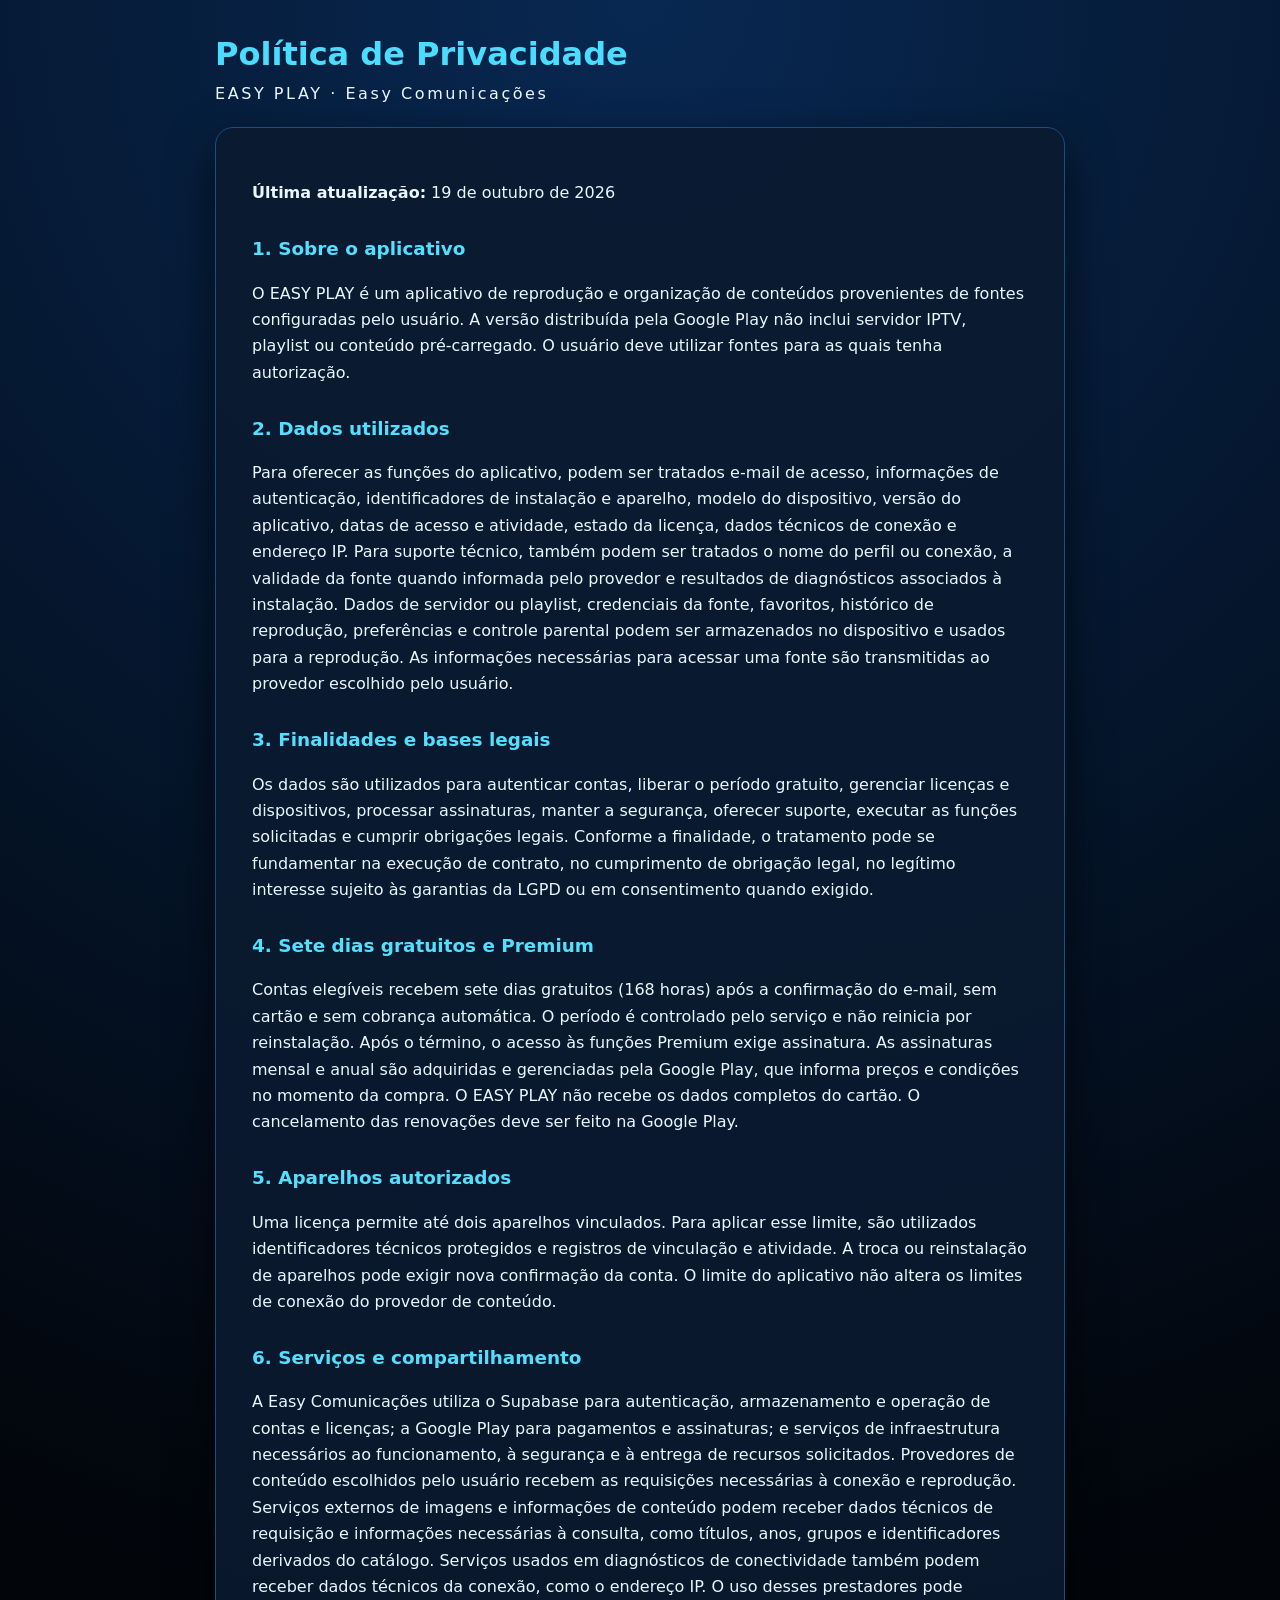
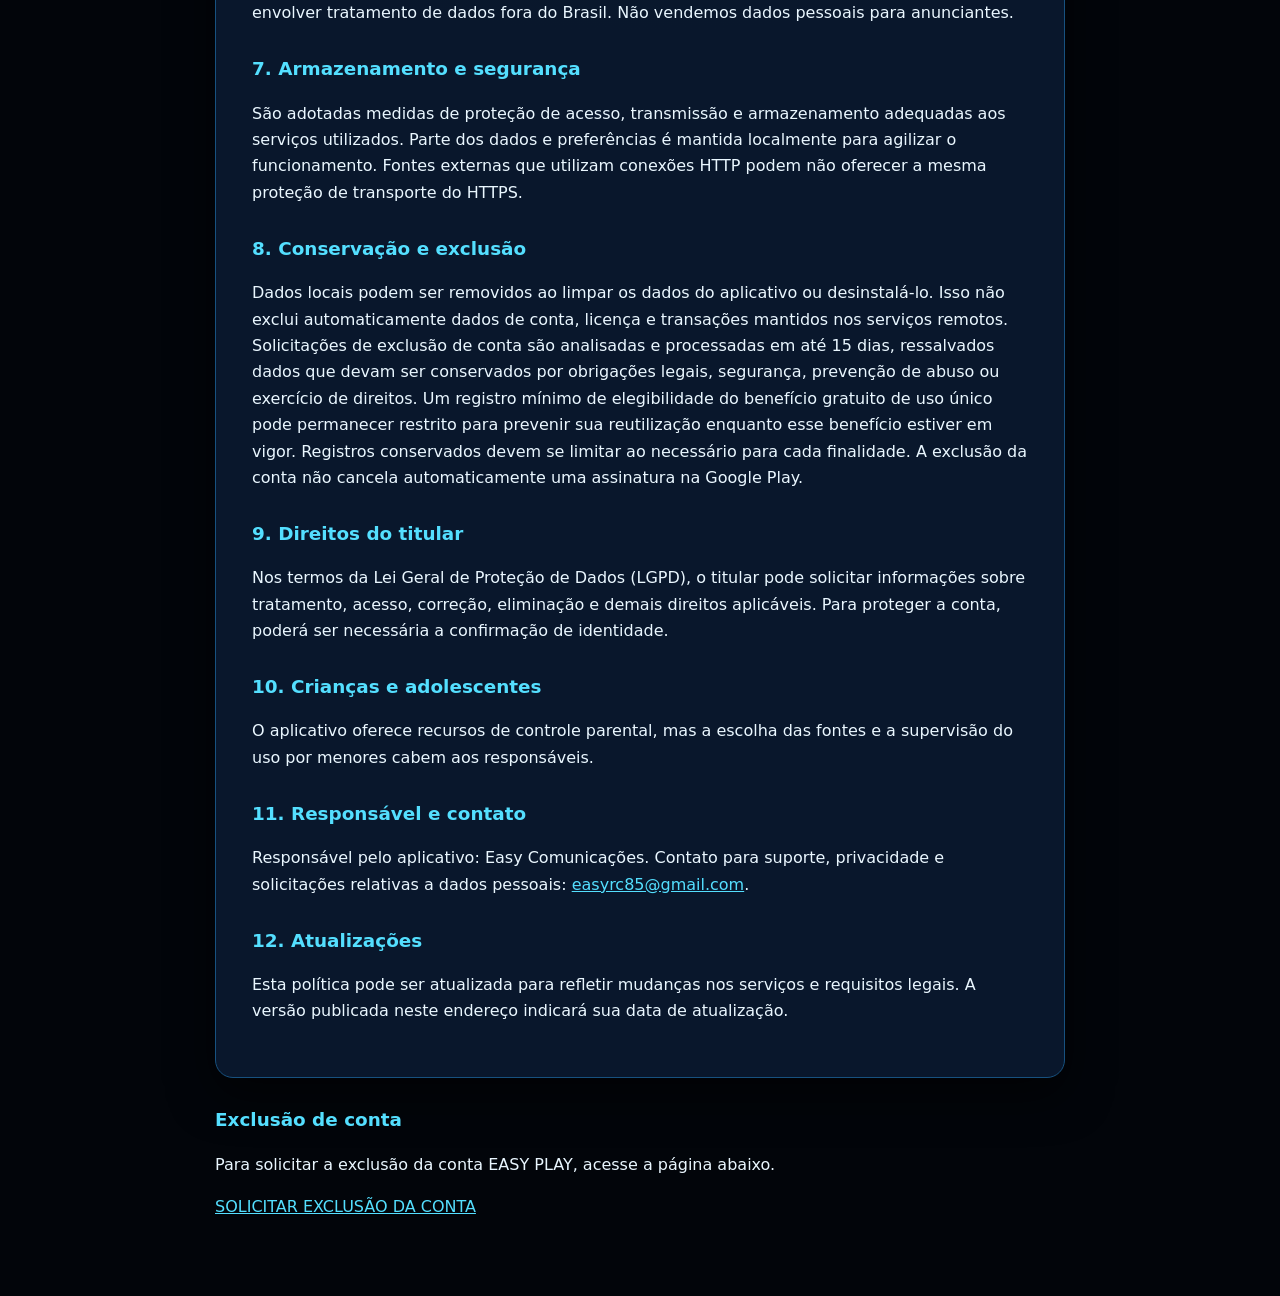
==== commit 92952975: "docs(privacy): clarify technical data and limited trial eligibility retention" ====
--- a/index.html
+++ b/index.html
@@ -1 +1 @@
-<!doctype html><html lang="pt-BR"><head><meta charset="utf-8"><meta name="viewport" content="width=device-width,initial-scale=1"><meta name="theme-color" content="#02050b"><title>Política de Privacidade — EASY PLAY</title><link rel="stylesheet" href="styles.css"></head><body><main><header><div><h1>Política de Privacidade</h1><p>EASY PLAY · Easy Comunicações</p></div></header><article><p><strong>Última atualização:</strong> 19 de outubro de 2026</p><section><h2>1. Sobre o aplicativo</h2><p>O EASY PLAY é um aplicativo de reprodução e organização de conteúdos provenientes de fontes configuradas pelo usuário. A versão distribuída pela Google Play não inclui servidor IPTV, playlist ou conteúdo pré-carregado. O usuário deve utilizar fontes para as quais tenha autorização.</p></section><section><h2>2. Dados utilizados</h2><p>Para oferecer as funções do aplicativo, podem ser tratados e-mail de acesso, informações de autenticação, identificadores de instalação e aparelho, modelo do dispositivo, versão do aplicativo, datas de acesso e atividade, estado da licença, dados técnicos de conexão e endereço IP. Dados de servidor ou playlist, credenciais da fonte, favoritos, histórico de reprodução, preferências e controle parental podem ser armazenados no dispositivo e usados para a reprodução. As informações necessárias para acessar uma fonte são transmitidas ao provedor escolhido pelo usuário.</p></section><section><h2>3. Finalidades e bases legais</h2><p>Os dados são utilizados para autenticar contas, liberar o período gratuito, gerenciar licenças e dispositivos, processar assinaturas, manter a segurança, oferecer suporte, executar as funções solicitadas e cumprir obrigações legais. Conforme a finalidade, o tratamento pode se fundamentar na execução de contrato, no cumprimento de obrigação legal, no legítimo interesse sujeito às garantias da LGPD ou em consentimento quando exigido.</p></section><section><h2>4. Sete dias gratuitos e Premium</h2><p>Contas elegíveis recebem sete dias gratuitos (168 horas) após a confirmação do e-mail, sem cartão e sem cobrança automática. O período é controlado pelo serviço e não reinicia por reinstalação. Após o término, o acesso às funções Premium exige assinatura. As assinaturas mensal e anual são adquiridas e gerenciadas pela Google Play, que informa preços e condições no momento da compra. O EASY PLAY não recebe os dados completos do cartão. O cancelamento das renovações deve ser feito na Google Play.</p></section><section><h2>5. Aparelhos autorizados</h2><p>Uma licença permite até dois aparelhos vinculados. Para aplicar esse limite, são utilizados identificadores técnicos protegidos e registros de vinculação e atividade. A troca ou reinstalação de aparelhos pode exigir nova confirmação da conta. O limite do aplicativo não altera os limites de conexão do provedor de conteúdo.</p></section><section><h2>6. Serviços e compartilhamento</h2><p>A Easy Comunicações utiliza o Supabase para autenticação, armazenamento e operação de contas e licenças; a Google Play para pagamentos e assinaturas; e serviços de infraestrutura necessários ao funcionamento, à segurança e à entrega de recursos solicitados. Provedores de conteúdo escolhidos pelo usuário recebem as requisições necessárias à conexão e reprodução. Serviços externos de imagens e informações de conteúdo podem receber dados técnicos de requisição e informações necessárias à consulta. O uso desses prestadores pode envolver tratamento de dados fora do Brasil. Não vendemos dados pessoais para anunciantes.</p></section><section><h2>7. Armazenamento e segurança</h2><p>São adotadas medidas de proteção de acesso, transmissão e armazenamento adequadas aos serviços utilizados. Parte dos dados e preferências é mantida localmente para agilizar o funcionamento. Fontes externas que utilizam conexões HTTP podem não oferecer a mesma proteção de transporte do HTTPS.</p></section><section><h2>8. Conservação e exclusão</h2><p>Dados locais podem ser removidos ao limpar os dados do aplicativo ou desinstalá-lo. Isso não exclui automaticamente dados de conta, licença e transações mantidos nos serviços remotos. Solicitações de exclusão de conta são analisadas e processadas em até 15 dias, ressalvados dados que devam ser conservados por obrigações legais, segurança, prevenção de abuso ou exercício de direitos. A exclusão da conta não cancela automaticamente uma assinatura na Google Play.</p></section><section><h2>9. Direitos do titular</h2><p>Nos termos da Lei Geral de Proteção de Dados (LGPD), o titular pode solicitar informações sobre tratamento, acesso, correção, eliminação e demais direitos aplicáveis. Para proteger a conta, poderá ser necessária a confirmação de identidade.</p></section><section><h2>10. Crianças e adolescentes</h2><p>O aplicativo oferece recursos de controle parental, mas a escolha das fontes e a supervisão do uso por menores cabem aos responsáveis.</p></section><section><h2>11. Responsável e contato</h2><p>Responsável pelo aplicativo: Easy Comunicações. Contato para suporte, privacidade e solicitações relativas a dados pessoais: <a href="mailto:easyrc85@gmail.com">easyrc85@gmail.com</a>.</p></section><section><h2>12. Atualizações</h2><p>Esta política pode ser atualizada para refletir mudanças nos serviços e requisitos legais. A versão publicada neste endereço indicará sua data de atualização.</p></section></article><section id="exclusao-conta"><h2>Exclusão de conta</h2><p>Para solicitar a exclusão da conta EASY PLAY, acesse a página abaixo.</p><p><a href="account-deletion.html">SOLICITAR EXCLUSÃO DA CONTA</a></p></section></main></body></html>+<!doctype html><html lang="pt-BR"><head><meta charset="utf-8"><meta name="viewport" content="width=device-width,initial-scale=1"><meta name="theme-color" content="#02050b"><title>Política de Privacidade — EASY PLAY</title><link rel="stylesheet" href="styles.css"></head><body><main><header><div><h1>Política de Privacidade</h1><p>EASY PLAY · Easy Comunicações</p></div></header><article><p><strong>Última atualização:</strong> 19 de outubro de 2026</p><section><h2>1. Sobre o aplicativo</h2><p>O EASY PLAY é um aplicativo de reprodução e organização de conteúdos provenientes de fontes configuradas pelo usuário. A versão distribuída pela Google Play não inclui servidor IPTV, playlist ou conteúdo pré-carregado. O usuário deve utilizar fontes para as quais tenha autorização.</p></section><section><h2>2. Dados utilizados</h2><p>Para oferecer as funções do aplicativo, podem ser tratados e-mail de acesso, informações de autenticação, identificadores de instalação e aparelho, modelo do dispositivo, versão do aplicativo, datas de acesso e atividade, estado da licença, dados técnicos de conexão e endereço IP. Para suporte técnico, também podem ser tratados o nome do perfil ou conexão, a validade da fonte quando informada pelo provedor e resultados de diagnósticos associados à instalação. Dados de servidor ou playlist, credenciais da fonte, favoritos, histórico de reprodução, preferências e controle parental podem ser armazenados no dispositivo e usados para a reprodução. As informações necessárias para acessar uma fonte são transmitidas ao provedor escolhido pelo usuário.</p></section><section><h2>3. Finalidades e bases legais</h2><p>Os dados são utilizados para autenticar contas, liberar o período gratuito, gerenciar licenças e dispositivos, processar assinaturas, manter a segurança, oferecer suporte, executar as funções solicitadas e cumprir obrigações legais. Conforme a finalidade, o tratamento pode se fundamentar na execução de contrato, no cumprimento de obrigação legal, no legítimo interesse sujeito às garantias da LGPD ou em consentimento quando exigido.</p></section><section><h2>4. Sete dias gratuitos e Premium</h2><p>Contas elegíveis recebem sete dias gratuitos (168 horas) após a confirmação do e-mail, sem cartão e sem cobrança automática. O período é controlado pelo serviço e não reinicia por reinstalação. Após o término, o acesso às funções Premium exige assinatura. As assinaturas mensal e anual são adquiridas e gerenciadas pela Google Play, que informa preços e condições no momento da compra. O EASY PLAY não recebe os dados completos do cartão. O cancelamento das renovações deve ser feito na Google Play.</p></section><section><h2>5. Aparelhos autorizados</h2><p>Uma licença permite até dois aparelhos vinculados. Para aplicar esse limite, são utilizados identificadores técnicos protegidos e registros de vinculação e atividade. A troca ou reinstalação de aparelhos pode exigir nova confirmação da conta. O limite do aplicativo não altera os limites de conexão do provedor de conteúdo.</p></section><section><h2>6. Serviços e compartilhamento</h2><p>A Easy Comunicações utiliza o Supabase para autenticação, armazenamento e operação de contas e licenças; a Google Play para pagamentos e assinaturas; e serviços de infraestrutura necessários ao funcionamento, à segurança e à entrega de recursos solicitados. Provedores de conteúdo escolhidos pelo usuário recebem as requisições necessárias à conexão e reprodução. Serviços externos de imagens e informações de conteúdo podem receber dados técnicos de requisição e informações necessárias à consulta, como títulos, anos, grupos e identificadores derivados do catálogo. Serviços usados em diagnósticos de conectividade também podem receber dados técnicos da conexão, como o endereço IP. O uso desses prestadores pode envolver tratamento de dados fora do Brasil. Não vendemos dados pessoais para anunciantes.</p></section><section><h2>7. Armazenamento e segurança</h2><p>São adotadas medidas de proteção de acesso, transmissão e armazenamento adequadas aos serviços utilizados. Parte dos dados e preferências é mantida localmente para agilizar o funcionamento. Fontes externas que utilizam conexões HTTP podem não oferecer a mesma proteção de transporte do HTTPS.</p></section><section><h2>8. Conservação e exclusão</h2><p>Dados locais podem ser removidos ao limpar os dados do aplicativo ou desinstalá-lo. Isso não exclui automaticamente dados de conta, licença e transações mantidos nos serviços remotos. Solicitações de exclusão de conta são analisadas e processadas em até 15 dias, ressalvados dados que devam ser conservados por obrigações legais, segurança, prevenção de abuso ou exercício de direitos. Um registro mínimo de elegibilidade do benefício gratuito de uso único pode permanecer restrito para prevenir sua reutilização enquanto esse benefício estiver em vigor. Registros conservados devem se limitar ao necessário para cada finalidade. A exclusão da conta não cancela automaticamente uma assinatura na Google Play.</p></section><section><h2>9. Direitos do titular</h2><p>Nos termos da Lei Geral de Proteção de Dados (LGPD), o titular pode solicitar informações sobre tratamento, acesso, correção, eliminação e demais direitos aplicáveis. Para proteger a conta, poderá ser necessária a confirmação de identidade.</p></section><section><h2>10. Crianças e adolescentes</h2><p>O aplicativo oferece recursos de controle parental, mas a escolha das fontes e a supervisão do uso por menores cabem aos responsáveis.</p></section><section><h2>11. Responsável e contato</h2><p>Responsável pelo aplicativo: Easy Comunicações. Contato para suporte, privacidade e solicitações relativas a dados pessoais: <a href="mailto:easyrc85@gmail.com">easyrc85@gmail.com</a>.</p></section><section><h2>12. Atualizações</h2><p>Esta política pode ser atualizada para refletir mudanças nos serviços e requisitos legais. A versão publicada neste endereço indicará sua data de atualização.</p></section></article><section id="exclusao-conta"><h2>Exclusão de conta</h2><p>Para solicitar a exclusão da conta EASY PLAY, acesse a página abaixo.</p><p><a href="account-deletion.html">SOLICITAR EXCLUSÃO DA CONTA</a></p></section></main></body></html>
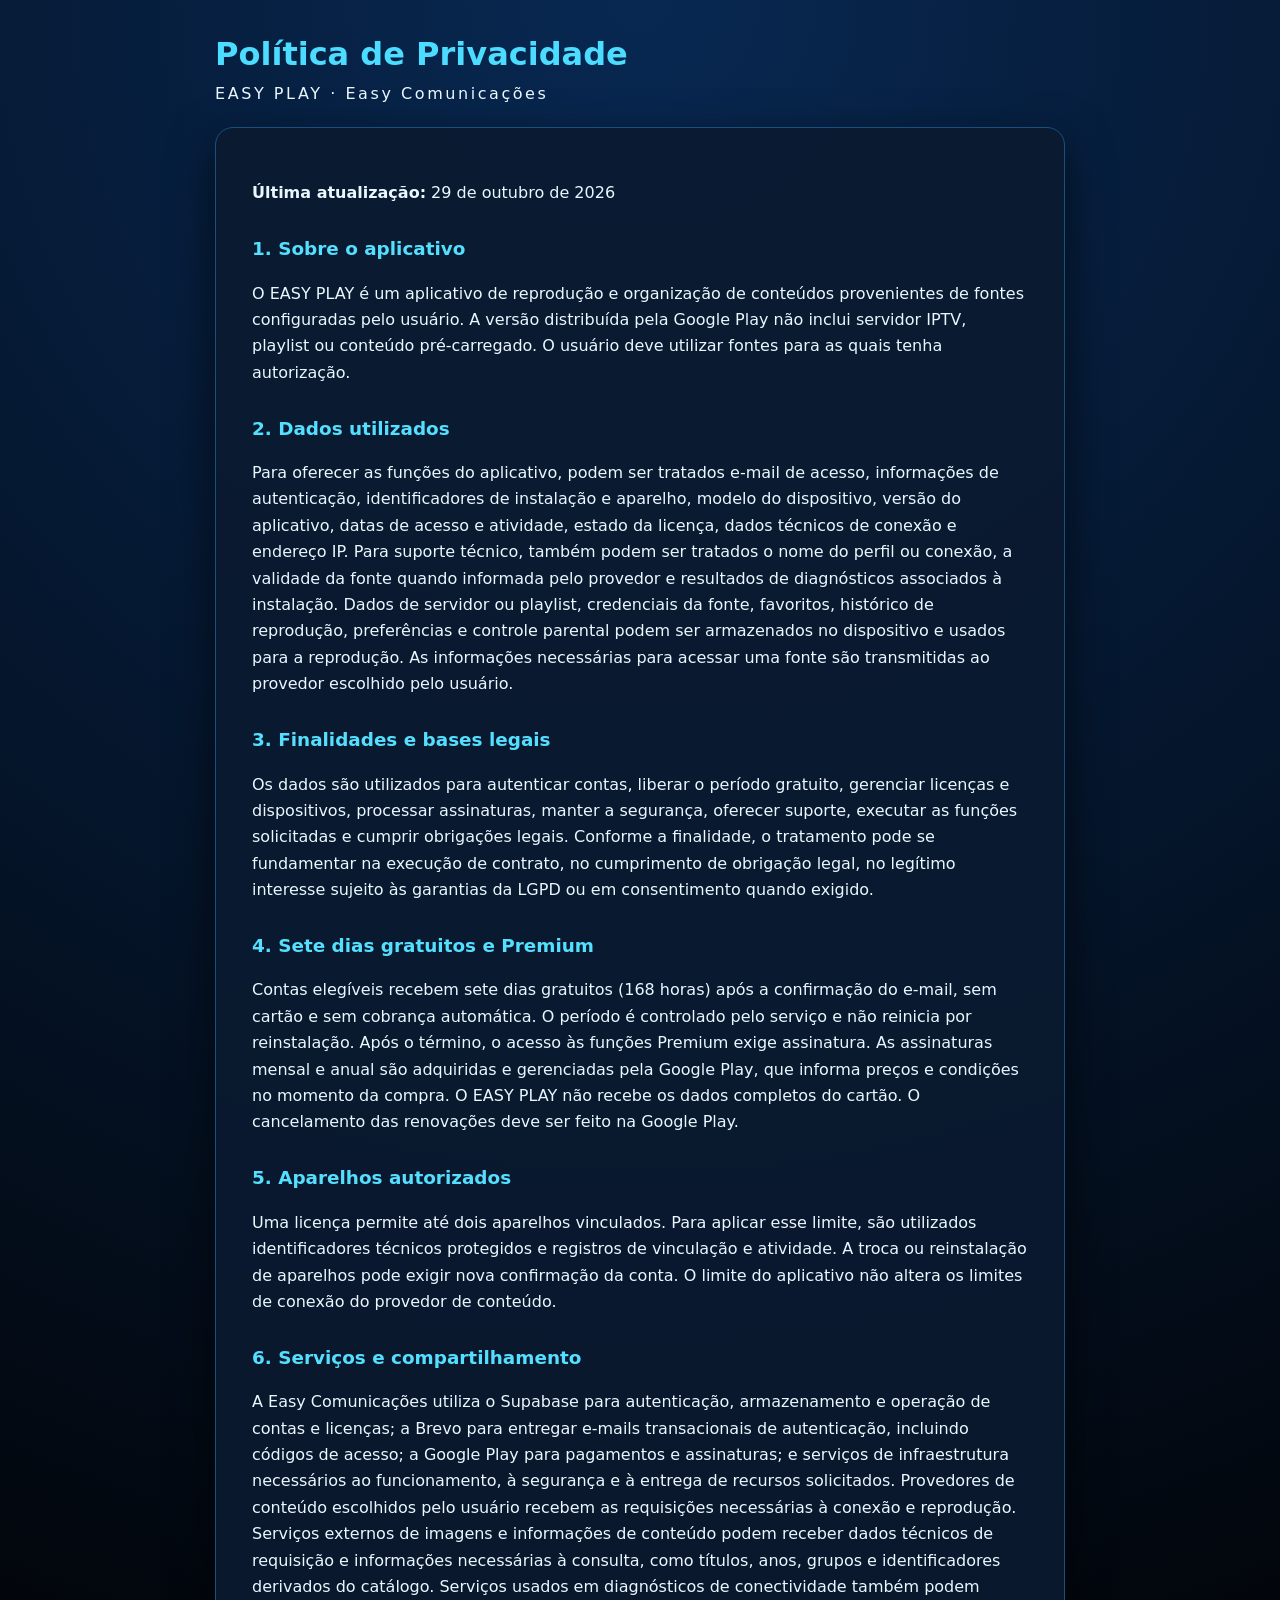
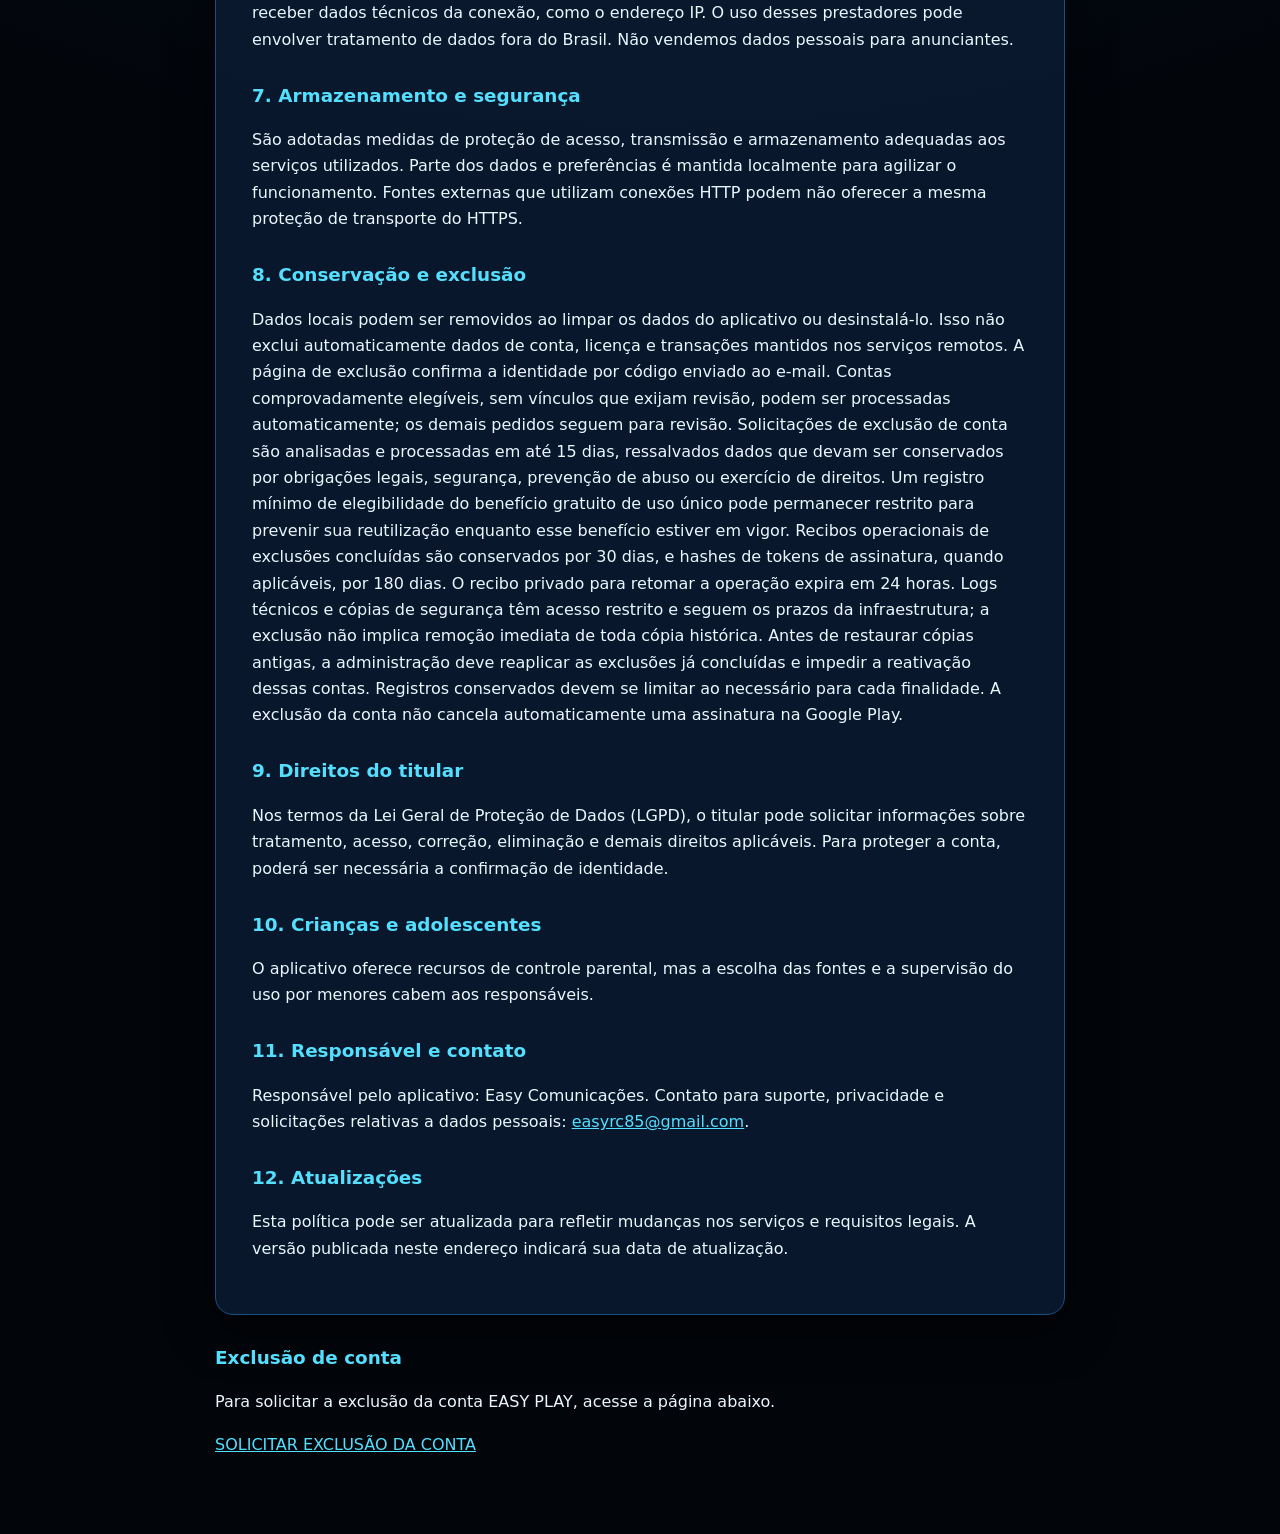
==== commit f75f9529: "Enable verified account-deletion page and document Brevo delivery and retention" ====
--- a/index.html
+++ b/index.html
@@ -1 +1 @@
-<!doctype html><html lang="pt-BR"><head><meta charset="utf-8"><meta name="viewport" content="width=device-width,initial-scale=1"><meta name="theme-color" content="#02050b"><title>Política de Privacidade — EASY PLAY</title><link rel="stylesheet" href="styles.css"></head><body><main><header><div><h1>Política de Privacidade</h1><p>EASY PLAY · Easy Comunicações</p></div></header><article><p><strong>Última atualização:</strong> 19 de outubro de 2026</p><section><h2>1. Sobre o aplicativo</h2><p>O EASY PLAY é um aplicativo de reprodução e organização de conteúdos provenientes de fontes configuradas pelo usuário. A versão distribuída pela Google Play não inclui servidor IPTV, playlist ou conteúdo pré-carregado. O usuário deve utilizar fontes para as quais tenha autorização.</p></section><section><h2>2. Dados utilizados</h2><p>Para oferecer as funções do aplicativo, podem ser tratados e-mail de acesso, informações de autenticação, identificadores de instalação e aparelho, modelo do dispositivo, versão do aplicativo, datas de acesso e atividade, estado da licença, dados técnicos de conexão e endereço IP. Para suporte técnico, também podem ser tratados o nome do perfil ou conexão, a validade da fonte quando informada pelo provedor e resultados de diagnósticos associados à instalação. Dados de servidor ou playlist, credenciais da fonte, favoritos, histórico de reprodução, preferências e controle parental podem ser armazenados no dispositivo e usados para a reprodução. As informações necessárias para acessar uma fonte são transmitidas ao provedor escolhido pelo usuário.</p></section><section><h2>3. Finalidades e bases legais</h2><p>Os dados são utilizados para autenticar contas, liberar o período gratuito, gerenciar licenças e dispositivos, processar assinaturas, manter a segurança, oferecer suporte, executar as funções solicitadas e cumprir obrigações legais. Conforme a finalidade, o tratamento pode se fundamentar na execução de contrato, no cumprimento de obrigação legal, no legítimo interesse sujeito às garantias da LGPD ou em consentimento quando exigido.</p></section><section><h2>4. Sete dias gratuitos e Premium</h2><p>Contas elegíveis recebem sete dias gratuitos (168 horas) após a confirmação do e-mail, sem cartão e sem cobrança automática. O período é controlado pelo serviço e não reinicia por reinstalação. Após o término, o acesso às funções Premium exige assinatura. As assinaturas mensal e anual são adquiridas e gerenciadas pela Google Play, que informa preços e condições no momento da compra. O EASY PLAY não recebe os dados completos do cartão. O cancelamento das renovações deve ser feito na Google Play.</p></section><section><h2>5. Aparelhos autorizados</h2><p>Uma licença permite até dois aparelhos vinculados. Para aplicar esse limite, são utilizados identificadores técnicos protegidos e registros de vinculação e atividade. A troca ou reinstalação de aparelhos pode exigir nova confirmação da conta. O limite do aplicativo não altera os limites de conexão do provedor de conteúdo.</p></section><section><h2>6. Serviços e compartilhamento</h2><p>A Easy Comunicações utiliza o Supabase para autenticação, armazenamento e operação de contas e licenças; a Google Play para pagamentos e assinaturas; e serviços de infraestrutura necessários ao funcionamento, à segurança e à entrega de recursos solicitados. Provedores de conteúdo escolhidos pelo usuário recebem as requisições necessárias à conexão e reprodução. Serviços externos de imagens e informações de conteúdo podem receber dados técnicos de requisição e informações necessárias à consulta, como títulos, anos, grupos e identificadores derivados do catálogo. Serviços usados em diagnósticos de conectividade também podem receber dados técnicos da conexão, como o endereço IP. O uso desses prestadores pode envolver tratamento de dados fora do Brasil. Não vendemos dados pessoais para anunciantes.</p></section><section><h2>7. Armazenamento e segurança</h2><p>São adotadas medidas de proteção de acesso, transmissão e armazenamento adequadas aos serviços utilizados. Parte dos dados e preferências é mantida localmente para agilizar o funcionamento. Fontes externas que utilizam conexões HTTP podem não oferecer a mesma proteção de transporte do HTTPS.</p></section><section><h2>8. Conservação e exclusão</h2><p>Dados locais podem ser removidos ao limpar os dados do aplicativo ou desinstalá-lo. Isso não exclui automaticamente dados de conta, licença e transações mantidos nos serviços remotos. Solicitações de exclusão de conta são analisadas e processadas em até 15 dias, ressalvados dados que devam ser conservados por obrigações legais, segurança, prevenção de abuso ou exercício de direitos. Um registro mínimo de elegibilidade do benefício gratuito de uso único pode permanecer restrito para prevenir sua reutilização enquanto esse benefício estiver em vigor. Registros conservados devem se limitar ao necessário para cada finalidade. A exclusão da conta não cancela automaticamente uma assinatura na Google Play.</p></section><section><h2>9. Direitos do titular</h2><p>Nos termos da Lei Geral de Proteção de Dados (LGPD), o titular pode solicitar informações sobre tratamento, acesso, correção, eliminação e demais direitos aplicáveis. Para proteger a conta, poderá ser necessária a confirmação de identidade.</p></section><section><h2>10. Crianças e adolescentes</h2><p>O aplicativo oferece recursos de controle parental, mas a escolha das fontes e a supervisão do uso por menores cabem aos responsáveis.</p></section><section><h2>11. Responsável e contato</h2><p>Responsável pelo aplicativo: Easy Comunicações. Contato para suporte, privacidade e solicitações relativas a dados pessoais: <a href="mailto:easyrc85@gmail.com">easyrc85@gmail.com</a>.</p></section><section><h2>12. Atualizações</h2><p>Esta política pode ser atualizada para refletir mudanças nos serviços e requisitos legais. A versão publicada neste endereço indicará sua data de atualização.</p></section></article><section id="exclusao-conta"><h2>Exclusão de conta</h2><p>Para solicitar a exclusão da conta EASY PLAY, acesse a página abaixo.</p><p><a href="account-deletion.html">SOLICITAR EXCLUSÃO DA CONTA</a></p></section></main></body></html>+<!doctype html><html lang="pt-BR"><head><meta charset="utf-8"><meta name="viewport" content="width=device-width,initial-scale=1"><meta name="theme-color" content="#02050b"><title>Política de Privacidade — EASY PLAY</title><link rel="stylesheet" href="styles.css"></head><body><main><header><div><h1>Política de Privacidade</h1><p>EASY PLAY · Easy Comunicações</p></div></header><article><p><strong>Última atualização:</strong> 29 de outubro de 2026</p><section><h2>1. Sobre o aplicativo</h2><p>O EASY PLAY é um aplicativo de reprodução e organização de conteúdos provenientes de fontes configuradas pelo usuário. A versão distribuída pela Google Play não inclui servidor IPTV, playlist ou conteúdo pré-carregado. O usuário deve utilizar fontes para as quais tenha autorização.</p></section><section><h2>2. Dados utilizados</h2><p>Para oferecer as funções do aplicativo, podem ser tratados e-mail de acesso, informações de autenticação, identificadores de instalação e aparelho, modelo do dispositivo, versão do aplicativo, datas de acesso e atividade, estado da licença, dados técnicos de conexão e endereço IP. Para suporte técnico, também podem ser tratados o nome do perfil ou conexão, a validade da fonte quando informada pelo provedor e resultados de diagnósticos associados à instalação. Dados de servidor ou playlist, credenciais da fonte, favoritos, histórico de reprodução, preferências e controle parental podem ser armazenados no dispositivo e usados para a reprodução. As informações necessárias para acessar uma fonte são transmitidas ao provedor escolhido pelo usuário.</p></section><section><h2>3. Finalidades e bases legais</h2><p>Os dados são utilizados para autenticar contas, liberar o período gratuito, gerenciar licenças e dispositivos, processar assinaturas, manter a segurança, oferecer suporte, executar as funções solicitadas e cumprir obrigações legais. Conforme a finalidade, o tratamento pode se fundamentar na execução de contrato, no cumprimento de obrigação legal, no legítimo interesse sujeito às garantias da LGPD ou em consentimento quando exigido.</p></section><section><h2>4. Sete dias gratuitos e Premium</h2><p>Contas elegíveis recebem sete dias gratuitos (168 horas) após a confirmação do e-mail, sem cartão e sem cobrança automática. O período é controlado pelo serviço e não reinicia por reinstalação. Após o término, o acesso às funções Premium exige assinatura. As assinaturas mensal e anual são adquiridas e gerenciadas pela Google Play, que informa preços e condições no momento da compra. O EASY PLAY não recebe os dados completos do cartão. O cancelamento das renovações deve ser feito na Google Play.</p></section><section><h2>5. Aparelhos autorizados</h2><p>Uma licença permite até dois aparelhos vinculados. Para aplicar esse limite, são utilizados identificadores técnicos protegidos e registros de vinculação e atividade. A troca ou reinstalação de aparelhos pode exigir nova confirmação da conta. O limite do aplicativo não altera os limites de conexão do provedor de conteúdo.</p></section><section><h2>6. Serviços e compartilhamento</h2><p>A Easy Comunicações utiliza o Supabase para autenticação, armazenamento e operação de contas e licenças; a Brevo para entregar e-mails transacionais de autenticação, incluindo códigos de acesso; a Google Play para pagamentos e assinaturas; e serviços de infraestrutura necessários ao funcionamento, à segurança e à entrega de recursos solicitados. Provedores de conteúdo escolhidos pelo usuário recebem as requisições necessárias à conexão e reprodução. Serviços externos de imagens e informações de conteúdo podem receber dados técnicos de requisição e informações necessárias à consulta, como títulos, anos, grupos e identificadores derivados do catálogo. Serviços usados em diagnósticos de conectividade também podem receber dados técnicos da conexão, como o endereço IP. O uso desses prestadores pode envolver tratamento de dados fora do Brasil. Não vendemos dados pessoais para anunciantes.</p></section><section><h2>7. Armazenamento e segurança</h2><p>São adotadas medidas de proteção de acesso, transmissão e armazenamento adequadas aos serviços utilizados. Parte dos dados e preferências é mantida localmente para agilizar o funcionamento. Fontes externas que utilizam conexões HTTP podem não oferecer a mesma proteção de transporte do HTTPS.</p></section><section><h2>8. Conservação e exclusão</h2><p>Dados locais podem ser removidos ao limpar os dados do aplicativo ou desinstalá-lo. Isso não exclui automaticamente dados de conta, licença e transações mantidos nos serviços remotos. A página de exclusão confirma a identidade por código enviado ao e-mail. Contas comprovadamente elegíveis, sem vínculos que exijam revisão, podem ser processadas automaticamente; os demais pedidos seguem para revisão. Solicitações de exclusão de conta são analisadas e processadas em até 15 dias, ressalvados dados que devam ser conservados por obrigações legais, segurança, prevenção de abuso ou exercício de direitos. Um registro mínimo de elegibilidade do benefício gratuito de uso único pode permanecer restrito para prevenir sua reutilização enquanto esse benefício estiver em vigor. Recibos operacionais de exclusões concluídas são conservados por 30 dias, e hashes de tokens de assinatura, quando aplicáveis, por 180 dias. O recibo privado para retomar a operação expira em 24 horas. Logs técnicos e cópias de segurança têm acesso restrito e seguem os prazos da infraestrutura; a exclusão não implica remoção imediata de toda cópia histórica. Antes de restaurar cópias antigas, a administração deve reaplicar as exclusões já concluídas e impedir a reativação dessas contas. Registros conservados devem se limitar ao necessário para cada finalidade. A exclusão da conta não cancela automaticamente uma assinatura na Google Play.</p></section><section><h2>9. Direitos do titular</h2><p>Nos termos da Lei Geral de Proteção de Dados (LGPD), o titular pode solicitar informações sobre tratamento, acesso, correção, eliminação e demais direitos aplicáveis. Para proteger a conta, poderá ser necessária a confirmação de identidade.</p></section><section><h2>10. Crianças e adolescentes</h2><p>O aplicativo oferece recursos de controle parental, mas a escolha das fontes e a supervisão do uso por menores cabem aos responsáveis.</p></section><section><h2>11. Responsável e contato</h2><p>Responsável pelo aplicativo: Easy Comunicações. Contato para suporte, privacidade e solicitações relativas a dados pessoais: <a href="mailto:easyrc85@gmail.com">easyrc85@gmail.com</a>.</p></section><section><h2>12. Atualizações</h2><p>Esta política pode ser atualizada para refletir mudanças nos serviços e requisitos legais. A versão publicada neste endereço indicará sua data de atualização.</p></section></article><section id="exclusao-conta"><h2>Exclusão de conta</h2><p>Para solicitar a exclusão da conta EASY PLAY, acesse a página abaixo.</p><p><a href="account-deletion.html">SOLICITAR EXCLUSÃO DA CONTA</a></p></section></main></body></html>
